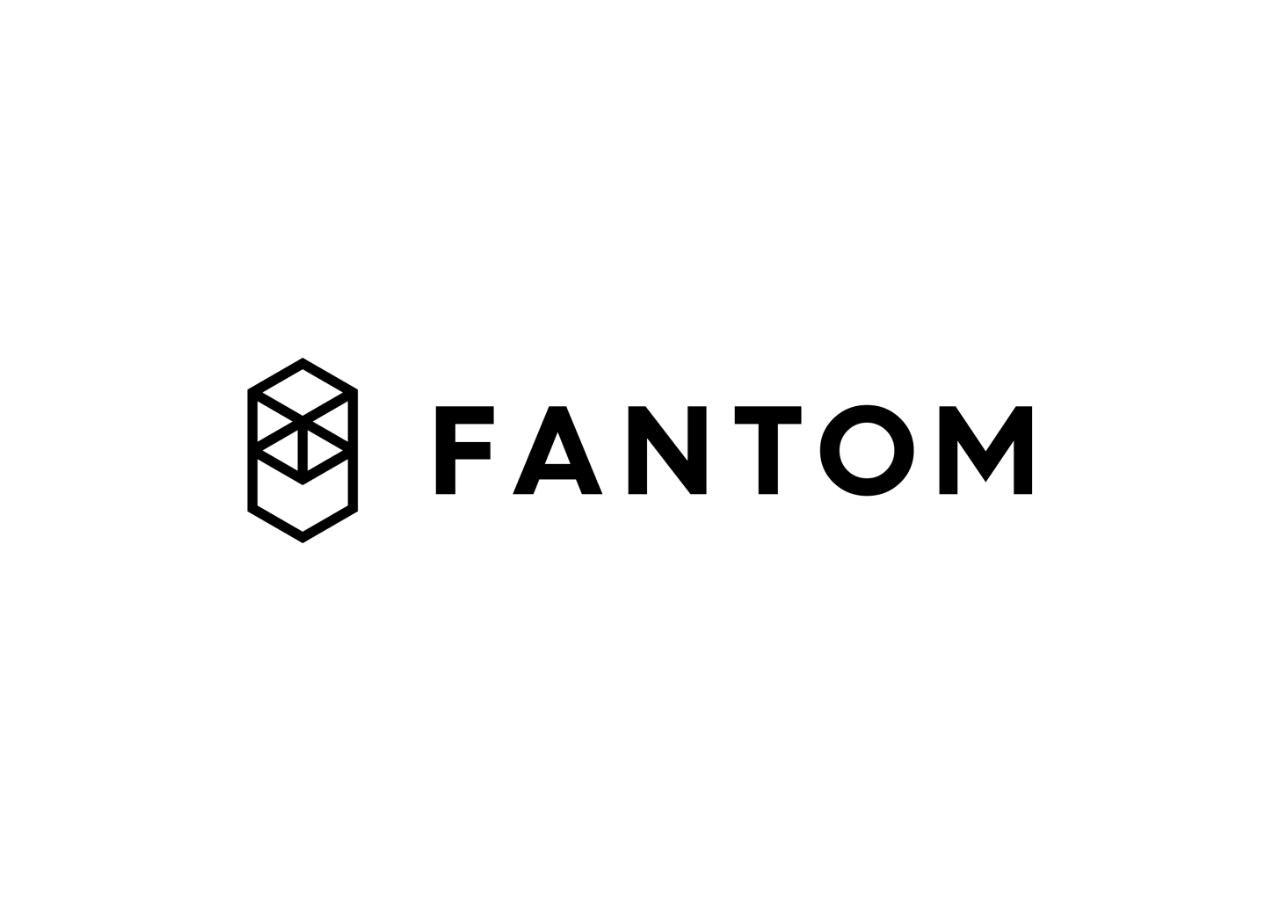
==== index.html @ 65ff6a89 "arreglando links" ====
<!DOCTYPE html>
<html lang="en">

<head>
  <meta charset="UTF-8" />
  <meta http-equiv="X-UA-Compatible" content="IE=edge" />
  <meta name="viewport" content="width=device-width, initial-scale=1.0" />
  <title>PAGINA MINT-STANDAR - Inicio</title>
  <link rel="stylesheet" href="https://unpkg.com/jam-icons/css/jam.min.css">

  <link rel="stylesheet" href="STYLES/styles.css">
</head>

<body class="cuerpo">
  <intro>
    <div></div>
          </intro>
    <header class="encabezado">
    <img class="logo" src="./imagenes/Logo_placeholder.jpg" alt="logo" />
    <ul class="nav" id="lateral">
      prueba 2
      <li><a href="index.html">HOME</a></li>
      <li><a href="PAGES/GUIDE.HTML">GUIDE</a></li>
      <li><a href="PAGES/MYNFTS.HTML">MY NFTs</a></li>
      <li><a href="PAGES/TEAM.HTML">TEAM</a></li>
      <li class="nav__item--close">
        <a class="nav__enlace" href="#"><span class="jam jam-close"></span></a>
      </li>
    </ul>
    <a href="PAGES/CONNECTED.HTML" class="wallet">
      <button class="button-28" role="button">CONNECT WALLET</button>
    </a>

    <a href="#lateral" class="header__open">
      <span class="jam jam-menu" data-jam="menu" data-fill="#222"></span>
    </a>


  </header>
  <main class="mainSection">
    
    <section class="mainGrid">
      <h2 class="infoProducto__titulo">NOMBRE DE COLECCION</h2>
      <p class="infoProducto__desc">
        Lorem, ipsum dolor sit amet consectetur adipisicing elit. Odit dolorem
        in veritatis pariatur nulla itaque, minima excepturi, veniam vero
        beatae enim natus recusandae reiciendis. Doloribus eum laboriosam
        mollitia natus. Iste! Lorem ipsum dolor sit amet consectetur
        adipisicing elit. Maxime alias minima autem incidunt itaque! Dolores
        eos sunt quis in et, esse dolorem, quas nulla, voluptatem quae iste
        enim nesciunt illum.
      </p>
      <supply class="supply">
        <h3>1000 Name</h3>
        <h4>SUPPLY</h4>
      </supply>
      <price class="price">
        <h3>10 FTM</h3>
        <h4>MINT PRICE</h4>
      </price>
      <muestra class="muestraNft">
        <img src="https://picsum.photos/300/300?random=1" alt="NFT SAMPLE" />
        <img src="https://picsum.photos/300/300?random=2" alt="NFT SAMPLE" />
        <img src="https://picsum.photos/300/300?random=3" alt="NFT SAMPLE" />
        <img src="https://picsum.photos/300/300?random=4" alt="NFT SAMPLE" />
      </muestra>
    </section>
  </main>
</body>
<footer class="piepag">
  <h5>© Todos los derechos reservados</h5>
  <redes>
    <a href="https://twitter.com">
      <img src="./imagenes/twitter-logo-svg-vector.svg" alt="TWITTER" width="50PX" height="50PX" />
      <a href=https://discord.com/">
        <img src="./imagenes/svgDISCORD_LOGO.svg" alt="DISCORD" width="50PX" height="50PX" />
      </a>
      <a href="https://https://nftkey.app/">
        <img src="./imagenes/nftkey_LOGO.png" alt="nftkey_LOGO" width="50PX" height="50PX" />
      </a>
  </redes>
</footer>

</html>
---- STYLES/styles.css ----
* {
    margin: 0;
    padding: 0;
    font-family: 'Gill Sans', 'Gill Sans MT', Calibri, 'Trebuchet MS', sans-serif;
    text-decoration: none;
}


/*  COLORES
    
    rgba(139, 129, 85,1) PRIMARIO
    rgba(209, 240, 177,1) SECUNDARIO
    rgba(47, 47, 47,1) HIHGLIGHTS

*/

li {
    list-style: none;
}

.cajaView {
    border: 5px solid black;
}

h5 {
    color: white;
}

h2 {
    font-size: 70px;
    font-weight: bold;
    color: rgba(139, 129, 85, 1);
}

h3 {
    font-size: 50px;
    color: rgba(139, 129, 85, 1);
}

h4 {
    font-size: 35px;
    color: rgba(139, 129, 85, 1);
    text-shadow: 5px 5px 5px rgba(209, 240, 177, 1);
}

p {
    font-size: 30px;
    text-align: justify;
    font-weight: 450;
    text-indent: 2rem;
}

/*------------*/
.cuerpo {
    display: flex;
    height: 100vh;
    flex-direction: column;
    background-image: url(/imagenes/WaveLine.svg);
    background-repeat: no-repeat;
    background-position: center;
    background-size: 300% 80%;
    background-attachment: fixed;
    background-blend-mode: color-dodge;
}

intro{
position: absolute;
padding: 2rem;
width: 100%;
height: 100vh;
z-index: 100; 
background-image: url(../imagenes/fantom-logo.png);
background-size: contain;
background-repeat: no-repeat;
background-color: white;
background-position: center;
animation: vanish 0.3s ease-in 1.5s forwards;

}

@keyframes vanish{
      
    100% {
        transform: scale(0);
    }
}


.encabezado {
    background-color: rgba(139, 129, 85, 1);
    height: 100px;
    display: flex;
    flex-direction: row;
    justify-content: space-between;
    align-items: center;
    padding: 15px;
    margin: 5px;
    border-radius: 10px;
}

.logo {
    height: 85%;
    width: 25%;
    border-radius: 10px;
}

.nav {
    text-decoration: none;
    color: white;
    text-shadow: 2px 2px 2px rgba(47, 47, 47, 1);
    display: flex;
    width: 50%;
    justify-content: space-around;

}

.nav a {
    text-decoration: none;
    color: white;
    font-size: 25px;

}


.nav__item--close {
    display: none;
}

.header__open {
    text-decoration: none;
    color: unset;
    display: none;
}

.jam-menu {
    font-size: 50px;
    color: white;
}

/* BOTOM WALLET */
.button-28 {
    width: max-content;
    appearance: none;
    background-color: transparent;
    border: 5px solid rgba(209, 240, 177, 1);
    border-radius: 15px;
    box-sizing: border-box;
    color: rgba(209, 240, 177, 1);
    cursor: pointer;
    display: inline-block;
    font-size: 15px;
    font-weight: 600;
    line-height: normal;
    margin: 0;
    min-height: 60px;
    min-width: 0;
    outline: none;
    padding: 16px 24px;
    text-align: center;
    text-decoration: none;
    transition: all 900ms cubic-bezier(.23, 1, 0.32, 1);
    user-select: none;
    -webkit-user-select: none;
    touch-action: manipulation;
    width: 100%;
    will-change: transform;
}

.button-28:disabled {
    pointer-events: none;
}

.button-28:hover {
    color: rgba(47, 47, 47, 1);
    background-color: rgba(209, 240, 177, 1);
    box-shadow: rgba(0, 0, 0, 0.25) 0 8px 15px;
    transform: translateY(-2px);
}

.button-28:active {
    box-shadow: none;
    transform: translateY(0);
}

/* /boton */

.mainSection {
    display: flex;
    justify-content: center;
}

.mainGrid {
        width: 100%;
    display: grid;
    /*background-color: black;*/
    grid-template-columns: 1fr 1fr 2fr;
    grid-template-rows: repeat(4, max-content);
    grid-template-areas:
        "infoProducto__titulo infoProducto__titulo muestraNft"
        "infoProducto__desc infoProducto__desc muestraNft"
        "infoProducto__desc infoProducto__desc muestraNft"
        "supply price muestraNft";


}

.mainGrid--connected {
    width: 100%;
    display: grid;
    /*background-color: black;*/
    grid-template-columns: 1fr 1fr 1fr 1fr;
    grid-template-rows: repeat(4, max-content);
    grid-template-areas:
        "infoProducto__titulo infoProducto__titulo . ."
        "muestraNft muestraNft mint-buttom mint-buttom"
        "muestraNft muestraNft progress-bar progress-bar"
        "muestraNft muestraNft price price";
}

.infoProducto__titulo {
    grid-area: infoProducto__titulo;
    text-align: center;
}

.infoProducto__desc {
    grid-area: infoProducto__desc;
    padding: 1rem;

}

.infoProducto__desc--connected {
    display: none;
}

.infoProducto {
    grid-area: infoProducto;
    display: flex;
    flex-direction: column;
    justify-content: center;
    padding: 2rem;
    height: 100%;
    text-shadow: 3px 2px 2px rgba(209, 240, 177, 1);
}

.infoProducto h2 {
    text-align: center;
}

.infoProducto p {
    text-align: justify;
}


.muestraNft {
    grid-area: muestraNft;
    display: flex;
    flex-wrap: wrap;
    justify-content: center;
    gap: 1.5rem;
    padding: 1rem;
    /*border:solid 5px rgba(209, 240, 177,1);;*/
}

.muestraNft img {
    width: 45%;
    height: max-content;
    border-radius: 5px;


}

.supply {
    grid-area: supply;
    text-align: center;
    text-shadow: 5px 5px 5px rgba(209, 240, 177, 1);
}

.supply-connected {
    display: none;
}


.price {
    grid-area: price;
    text-align: center;
    text-shadow: 5px 5px 5px rgba(209, 240, 177, 1);

}

/* BARRA */
BARRA {
    grid-area: progress-bar;
    display: flex;
    justify-content: center;
    align-items: center;
    flex-direction: column;
}

.progress {
    background: rgba(255, 255, 255, 0.1);
    justify-self: center;
    justify-content: flex-start;
    border-radius: 100px;
    align-items: center;
    position: relative;
    display: flex;
    height: 60px;
    width: 80%;
    border: solid 5PX rgba(47, 47, 47, 1);
}

BARRA h4 {
    padding: 1rem;
}

.progress-value {
    animation: load 3s normal forwards;
    border-radius: 110px;
    background: rgb(209, 240, 177);
    background: linear-gradient(90deg, rgba(209, 240, 177, 1) 7%, rgba(139, 129, 85, 1) 63%, rgba(47, 47, 47, 1) 95%);
    height: 100%;
    width: 0;
}

@keyframes load {
    0% {
        width: 0;
    }

    100% {
        width: 88%;
    }
}

/* /BARRA */


/* MINT BUTTOM /
rgba(139, 129, 85,1) PRIMARIO
    rgba(209, 240, 177,1) SECUNDARIO
    rgba(47, 47, 47,1) HIHGLIGHTS*/

mint {
    grid-area: mint-buttom;
    display: flex;
    justify-content: center;
    align-items: flex-end;

}

:root {
    --bg: white;
    --color: rgba(139, 129, 85, 1);
    --font: 'Gill Sans', 'Gill Sans MT', Calibri, 'Trebuchet MS', sans-serif;
}

.wrapper {
    padding: 1.5rem 0;
    filter: url('#goo');
}

.button {
    display: inline-block;
    text-align: center;
    background: var(--color);
    color: var(--bg);
    font-weight: bolder;
    padding: 1.18em 1.32em 1.03em;
    line-height: 1;
    border-radius: 1em;
    position: relative;
    min-width: 8.23em;
    text-decoration: none;
    font-family: var(--font);
    font-size: 50px;
}

.button:before,
.button:after {
    width: 4.4em;
    height: 2.95em;
    position: absolute;
    content: "";
    display: inline-block;
    background: var(--color);
    border-radius: 50%;
    transition: transform 1s ease;
    transform: scale(0);
    z-index: -1;
}

.button:before {
    top: -25%;
    left: 20%;
}

.button:after {
    bottom: -25%;
    right: 20%;
}

.button:hover:before,
.button:hover:after {
    transform: none;
}

/* /MINT BUTTOM */



.piepag {
    background-color: rgb(139, 129, 85);
    height: 30px;
    display: flex;
    flex-direction: row;
    justify-content: space-between;
    align-items: bottom;
    padding: 15px;
    margin: 5px;
    border-radius: 10px;
}

.piepag redes {
    display: flex;
    justify-content: space-around;
}

.piepag img {
    height: 100%;
    padding: 1px;

}

/* CONNECTED */



/* /CONNECTED */

/*  TEAM    */
.mainTeam {
    display: grid;
    width: 100%;
    row-gap: 1rem;
    grid-template-columns: 1fr 1fr;
    grid-template-rows: 1fr 1fr;
    grid-template-areas:
        "integrante1 integrante2"
        "integrante3 .";
}

.mainTeam__integrante1 {
    grid-area: integrante1;
}

.mainTeam__integrante2 {
    grid-area: integrante2;
}

.mainTeam__integrante3 {
    grid-area: integrante3;
}


.teamProfile {
    width: 580px;
    justify-self: center;
    display: grid;
    grid-template-columns: 2fr 1fr;
    grid-template-rows: max-content max-content max-content;
    grid-template-areas:
        ". role"
        "desc PP"
        "redes name";

}

.teamProfile__role {
    grid-area: role;
    justify-self: end;
}

.teamProfile__PP {
    grid-area: PP;
    height: fit-content;
    justify-self: center;
    align-self: center;
    padding: 5px;
    border-radius: 50%;
}


.teamProfile__name {
    grid-area: name;
    text-align: center;
}

.teamProfile__desc {
    grid-area: desc;
    padding: 1.5rem;
}

.teamProfile__redes {
    grid-area: redes;
    display: flex;
    justify-content: center;
    align-items: flex-end;

}

.teamProfile__redes img {
    height: 35px;
    padding: 15px;
    background-color: white;
}

/*  /TEAM    */

/* GUIDE */

.guideMain {
    padding: 1rem;
}

.guideMain_section {
    display: flex;
    flex-direction: column;

}

.guideMain_section h3 {
    padding: 1rem;
}

.guideMain_section--texto {
    align-self: center;
    max-width: 1200px;
    padding: 1rem;
}

.guideMain_creds {
    text-align: end;
    padding: 2rem;
    font-size: 30px;
}

faq h4,
p {
    padding: 0.5rem;
}

/* /GUIDE*/

/*my nfts */


.mainGrid_myNfts {
    display: grid;
    padding: 1rem;
    grid-template-rows: repeat(2, fr);
    grid-template-columns: repeat(4, fr);
    grid-template-areas:

        "NFT1 NFT2 NFT3 rareza "
        "NFT4 NFT5 NFT6 . ";
}

.wrapper{
    display: flex;
    justify-content: center;
}

.mainGrid_myNfts div {
    display: flex;
    flex-direction: column;
    padding: 1.5rem;
    align-items: center;
    text-align: center;

}

.mainGrid_myNfts div img {
    padding: 0;
    width: 90%;
}

.NFT--1 {
    grid-area: NFT1;
}

.NFT--2 {
    grid-area: NFT2;
}

.NFT--3 {
    grid-area: NFT3;
}

.NFT--4 {
    grid-area: NFT4;
}

.NFT--5 {
    grid-area: NFT5;
}

.NFT--6 {
    grid-area: NFT6;
}

.rareza {
    grid-area: rareza;
}


.button--ordenar {
    display: inline-block;
    text-align: center;
    background: var(--color);
    color: var(--bg);
    font-weight: bolder;
    padding: 1.18em 1.32em 1.03em;
    line-height: 1;
    border-radius: 1em;
    position: relative;
    max-width: 10.23em;
    text-decoration: none;
    font-family: var(--font);
    font-size: 20px;
}

.button--ordenar:before,
.button--ordenar:after {
    width: 4.4em;
    height: 2.95em;
    position: absolute;
    content: "";
    display: inline-block;
    background: var(--color);
    border-radius: 50%;
    transition: transform 1s ease;
    transform: scale(0);
    z-index: -1;
}

.button--ordenar:before {
    top: -25%;
    left: 20%;
}

.button--ordenar:after {
    bottom: -25%;
    right: 20%;
}

.button--ordenar:hover:before,
.button--ordenar:hover:after {
    transform: none;
}

/* /mynfts */



@media screen and (max-width:1201px) {

    .logo {
        height: 85%;
        border-radius: 10px;
    }

    p {
        font-weight: unset;
        font-size: 22px;
    }

    .button-28 {
        width: min-content;
        font-size: 24px;
        font-weight: 600;
    }

    .encabezado {
        height: fit-content;
    }

    /*.nav {
        flex-wrap: wrap;
        justify-content: space-evenly;
        width: 35%;
    }*/

    .nav {
        display: flex;
        flex-wrap: wrap;
        width: 35%;
    }

    .nav li {
        height: fit-content;
        text-align: center;
        padding: 5px;
    }

    .nav a {
        font-size: 25px;
    }



    .mainGrid {
        position: relative;
        display: grid;
        width: 98vw;
        grid-template-columns: 1fr 1fr;
        grid-template-rows: repeat(4, max-content);
        grid-template-areas:
            "infoProducto__titulo infoProducto__titulo"
            "muestraNft muestraNft"
            "supply price"
            "infoProducto__desc infoProducto__desc"
        ;
    }

    .infoProducto {
        padding: 0;
    }

    .muestraNft {
        gap: 5px;
    }

    .muestraNft img {
        width: 35%;
        height: fit-content;

    }

    h2 {
        font-size: 55px;
    }

    h3 {
        font-size: 30px;
        font-weight: bolder;
    }

    h4 {
        font-size: 20px;
        font-weight: bolder;
    }

    .infoProducto__desc {
        font-size: 18px;
        width: 85%;
        justify-self: center;
    }

    .mainTeam {
        display: flex;
        flex-direction: column;
        align-items: center;
    }

    .teamProfile {
        width: 100%;
        max-width: 975px;
    }

    .guideMain_creds {
        font-size: 22px;
    }

    .progress {
        height: 40px;
    }

    .button {
        font-size: 35px;
    }

    .mainGrid_myNfts {
        width: 100vw;
        padding: none;
        grid-template-rows: max-content 1fr 1fr;
        grid-template-columns: repeat(3, fr);
        grid-template-areas:
            "rareza rareza rareza"
            "NFT1 NFT2 NFT3"
            "NFT4 NFT5 NFT6"
            ;
    }
   
    
    .mainGrid_myNfts div{
        padding: 1rem;
    }
    .rareza{
        display: flex;
        justify-content: center;
        align-items: center;
    }

    .button--ordenar {
        font-size: 20px;
        align-self: center;
    }
   
}

/*tablet*/

@media screen and (max-width:769px) {
    h2 {
        font-size: 40px;
    }

    .logo {
        height: 85%;
        border-radius: 10px;
    }

    .button-28 {
        width: min-content;
        font-size: 14px;
        font-weight: 600;
    }

    .piepag {
        height: max-content;
        display: block;
        flex-direction: column;
        justify-content: center;
    }

    .piepag h5 {
        text-align: center;
    }

    .piepag img {
        width: 35px;
        height: fit-content;
    }

    .piepag redes {
        display: flex;
        justify-content: center;
    }

    .jam-menu {
        display: inline;
        font-size: 50px;
        color: white;
    }

    #lateral {
        display: block;
        text-align: center;
        background-color: rgba(139, 129, 85, 0.8);
        width: fit-content;
        height: 100vh;
        position: fixed;
        top: 0;
        right: -100%;
        z-index: 100;
        transition: right ease-in-out 1s;
    }

    #lateral:target {
        right: 0;
    }

    .nav {
        display: flex;
        padding: 1rem;
        flex-wrap: nowrap;
        flex-direction: row;

    }

    .nav li {
        height: 50px;
        /*border: 2px black solid;*/
        display: flex;
        justify-content: flex-end;
    }

    .nav a {
        font-size: 30px;
    }

    .header__open {
        display: inline;
    }

    .jam-close {
        font-size: 45px;
    }

    .mainGrid {
        position: relative;
        display: grid;
        width: 98vw;
        grid-template-columns: 1fr 1fr;
        grid-template-rows: repeat(4, max-content);
        grid-template-areas:
            "infoProducto__titulo infoProducto__titulo"
            "muestraNft muestraNft"
            "supply price"
            "infoProducto__desc infoProducto__desc"
        ;
    }

    .infoProducto {
        padding: 0;
    }

    .muestraNft {
        gap: 5px;
    }

    .muestraNft img {
        width: 49%;
        height: fit-content;

    }

    h3 {
        font-size: 30px;
        font-weight: bolder;
    }

    h4 {
        font-size: 20px;
        font-weight: bolder;
    }

    .infoProducto__desc {
        font-size: 18px;
    }

    .teamProfile {
        all: unset;
        display: flex;
        flex-direction: column;
        justify-items: center;
    }

    .teamProfile__desc {
        display: none;
    }

    .mainGrid--connected {
        grid-template-columns: 1fr;
        grid-template-rows: repeat(5, max-content);
        grid-template-areas:
            "infoProducto__titulo"
            "progress-bar"
            "muestraNft"
            "mint-buttom"
            "price"
        ;
    }

    .button {
        font-size: 25px;
    }

    .mainGrid_myNfts {
        padding: 0.5rem;
        grid-template-rows: 80px 1fr 1fr 1fr;
        grid-template-columns: repeat(2, fr);
        grid-template-areas:
            "rareza rareza"
            "NFT1 NFT2"
            "NFT4 NFT5"
            "NFT3 NFT6"
            ;
    }

    .mainGrid_myNfts div{
        padding: 0;
    }
    .button--ordenar{
        font-size: 15px;
    }

}
intro{
   
    padding: 0;
    width: 100%;
   
    
    }
/*movil chico*/
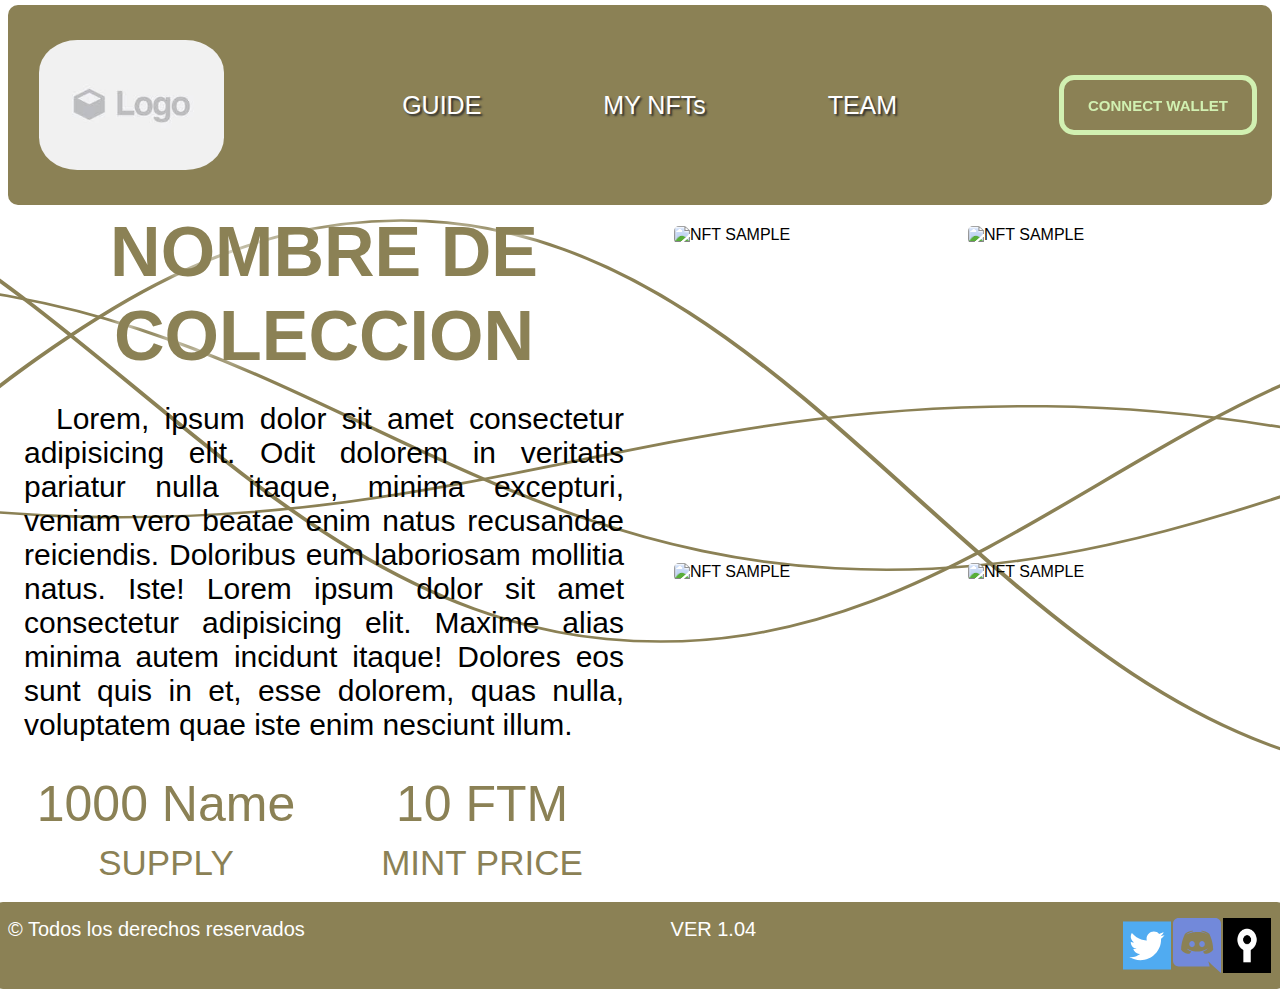
==== commit 0400df4f: "Version 1.04 Agregando BS INDEX + GUIDE" ====
--- a/index.html
+++ b/index.html
@@ -6,20 +6,23 @@
   <meta http-equiv="X-UA-Compatible" content="IE=edge" />
   <meta name="viewport" content="width=device-width, initial-scale=1.0" />
   <title>PAGINA MINT-STANDAR - Inicio</title>
+  <link rel="stylesheet" href="https://cdn.jsdelivr.net/npm/bootstrap-icons@1.8.2/font/bootstrap-icons.css">
   <link rel="stylesheet" href="https://unpkg.com/jam-icons/css/jam.min.css">
+  <link rel="stylesheet" href="./STYLES/bootstrap.css">
 
-  <link rel="stylesheet" href="STYLES/styles.css">
+  <link rel="stylesheet" href="./STYLES/redifinigboot.css">
+  <link rel="stylesheet" href="./STYLES/styles.css">
 </head>
 
 <body class="cuerpo">
-  <intro>
+
+  <!-- <intro>
     <div></div>
-          </intro>
-    <header class="encabezado">
-    <img class="logo" src="./imagenes/Logo_placeholder.jpg" alt="logo" />
+  </intro> -->
+  <header class="encabezado">
+    <a href="index.html" class="logo"><img src="./imagenes/Logo_placeholder.jpg" alt="logo" class="logo__img"
+        width="200px" height="200px" /></a>
     <ul class="nav" id="lateral">
-      prueba 2
-      <li><a href="index.html">HOME</a></li>
       <li><a href="PAGES/GUIDE.HTML">GUIDE</a></li>
       <li><a href="PAGES/MYNFTS.HTML">MY NFTs</a></li>
       <li><a href="PAGES/TEAM.HTML">TEAM</a></li>
@@ -30,15 +33,12 @@
     <a href="PAGES/CONNECTED.HTML" class="wallet">
       <button class="button-28" role="button">CONNECT WALLET</button>
     </a>
-
     <a href="#lateral" class="header__open">
       <span class="jam jam-menu" data-jam="menu" data-fill="#222"></span>
     </a>
+  </header>
 
-
-  </header>
   <main class="mainSection">
-    
     <section class="mainGrid">
       <h2 class="infoProducto__titulo">NOMBRE DE COLECCION</h2>
       <p class="infoProducto__desc">
@@ -66,19 +66,77 @@
       </muestra>
     </section>
   </main>
+  <wl class="container-md container--wl" id="cerrarOferta">
+    <div class="btn-close--WL"> <button type="button" class="btn-close" 
+      data-bs-toggle="collapse"
+      data-bs-target="#cerrarOferta" aria-expanded="false" aria-controls="cerrarOferta" aria-label="Close"></button>
+    </div>
+    <div class="row row__wl ">
+      <div class="col-lg-6 col-xs-12">
+        <h3>Apply for WHITELIST</h3>
+        <p>Lorem ipsum, dolor sit amet consectetur adipisicing elit. Suscipit reprehenderit itaque rerum possimus
+          facilis. Officia odio, esse accusamus quisquam nobis optio quasi doloribus repellendus soluta earum eveniet
+          corrupti in possimus!</p>
+
+      </div>
+      <form class="row gy-2 gx-3 align-items-center col-lg-6 col-xs-12">
+        <div class="input-group w-50">
+          <span class="input-group-text" id="basic-addon1">
+            <svg xmlns="http://www.w3.org/2000/svg" width="16" height="16" fill="currentColor" class="bi bi-discord"
+              viewBox="0 0 16 16">
+              <path
+                d="M13.545 2.907a13.227 13.227 0 0 0-3.257-1.011.05.05 0 0 0-.052.025c-.141.25-.297.577-.406.833a12.19 12.19 0 0 0-3.658 0 8.258 8.258 0 0 0-.412-.833.051.051 0 0 0-.052-.025c-1.125.194-2.22.534-3.257 1.011a.041.041 0 0 0-.021.018C.356 6.024-.213 9.047.066 12.032c.001.014.01.028.021.037a13.276 13.276 0 0 0 3.995 2.02.05.05 0 0 0 .056-.019c.308-.42.582-.863.818-1.329a.05.05 0 0 0-.01-.059.051.051 0 0 0-.018-.011 8.875 8.875 0 0 1-1.248-.595.05.05 0 0 1-.02-.066.051.051 0 0 1 .015-.019c.084-.063.168-.129.248-.195a.05.05 0 0 1 .051-.007c2.619 1.196 5.454 1.196 8.041 0a.052.052 0 0 1 .053.007c.08.066.164.132.248.195a.051.051 0 0 1-.004.085 8.254 8.254 0 0 1-1.249.594.05.05 0 0 0-.03.03.052.052 0 0 0 .003.041c.24.465.515.909.817 1.329a.05.05 0 0 0 .056.019 13.235 13.235 0 0 0 4.001-2.02.049.049 0 0 0 .021-.037c.334-3.451-.559-6.449-2.366-9.106a.034.034 0 0 0-.02-.019Zm-8.198 7.307c-.789 0-1.438-.724-1.438-1.612 0-.889.637-1.613 1.438-1.613.807 0 1.45.73 1.438 1.613 0 .888-.637 1.612-1.438 1.612Zm5.316 0c-.788 0-1.438-.724-1.438-1.612 0-.889.637-1.613 1.438-1.613.807 0 1.451.73 1.438 1.613 0 .888-.631 1.612-1.438 1.612Z">
+              </path>
+            </svg>
+          </span>
+          <input type="text" class="form-control" placeholder="PeterP#1234" aria-label="PeterP#1234"
+            aria-describedby="basic-addon1">
+        </div>
+        <div class="col-auto">
+          <label class="visually-hidden" for="autoSizingInputGroup">Username</label>
+          <div class="input-group">
+            <div class="input-group-text"><i class="bi bi-twitter"></i></div>
+            <input type="text" class="form-control" id="autoSizingInputGroup" placeholder="Username">
+          </div>
+        </div>
+        <div class="input-group w-50">
+          <span class="input-group-text" id="basic-addon1">
+            <svg xmlns="http://www.w3.org/2000/svg" width="16" height="16" fill="currentColor" class="bi bi-wallet"
+              viewBox="0 0 16 16">
+              <path
+                d="M0 3a2 2 0 0 1 2-2h13.5a.5.5 0 0 1 0 1H15v2a1 1 0 0 1 1 1v8.5a1.5 1.5 0 0 1-1.5 1.5h-12A2.5 2.5 0 0 1 0 12.5V3zm1 1.732V12.5A1.5 1.5 0 0 0 2.5 14h12a.5.5 0 0 0 .5-.5V5H2a1.99 1.99 0 0 1-1-.268zM1 3a1 1 0 0 0 1 1h12V2H2a1 1 0 0 0-1 1z">
+              </path>
+            </svg>
+          </span>
+          <input type="text" class="form-control" placeholder="0x000...0000" aria-label="Input group example"
+            aria-describedby="basic-addon1">
+        </div>
+
+        <div class="col-auto">
+          <button type="submit" class="btn btn-primary">Submit</button>
+        </div>
+      </form>
+    </div>
+<!--     <div class="oferta"> PRESALE 20% OFF AND EARLY MINT</div>
+ -->  </wl>
+
+  <footer class="piepag container">
+    <h5>© Todos los derechos reservados</h5>
+    <h5>VER 1.04</h5>
+    <redes>
+      <a href="https://twitter.com">
+        <img src="./imagenes/twitter-logo-svg-vector.svg" alt="TWITTER" width="50PX" height="50PX" />
+        <a href=https://discord.com/">
+          <img src="./imagenes/svgDISCORD_LOGO.svg" alt="DISCORD" width="50PX" height="50PX" />
+        </a>
+        <a href="https://https://nftkey.app/">
+          <img src="./imagenes/nftkey_LOGO.png" alt="nftkey_LOGO" width="50PX" height="50PX" />
+        </a>
+    </redes>
+  </footer>
+
 </body>
-<footer class="piepag">
-  <h5>© Todos los derechos reservados</h5>
-  <redes>
-    <a href="https://twitter.com">
-      <img src="./imagenes/twitter-logo-svg-vector.svg" alt="TWITTER" width="50PX" height="50PX" />
-      <a href=https://discord.com/">
-        <img src="./imagenes/svgDISCORD_LOGO.svg" alt="DISCORD" width="50PX" height="50PX" />
-      </a>
-      <a href="https://https://nftkey.app/">
-        <img src="./imagenes/nftkey_LOGO.png" alt="nftkey_LOGO" width="50PX" height="50PX" />
-      </a>
-  </redes>
-</footer>
+<script src="https://cdn.jsdelivr.net/npm/bootstrap@5.1.3/dist/js/bootstrap.bundle.min.js"
+  integrity="sha384-ka7Sk0Gln4gmtz2MlQnikT1wXgYsOg+OMhuP+IlRH9sENBO0LRn5q+8nbTov4+1p" crossorigin="anonymous"></script>
 
 </html>--- a/STYLES/redifinigboot.css
+++ b/STYLES/redifinigboot.css
@@ -0,0 +1,23 @@
+
+   :root{
+
+   
+    --bs-oliva: rgba(139, 129, 85,1);
+    --bs-oliva-seconday: rgba(209, 240, 177,1);
+    --bs-oliva-hl: rgba(47, 47, 47,1);
+   }
+
+
+body {
+     font-family: unset;
+    font-size: unset;
+    font-weight: unset;
+    line-height: unset;
+    color:unset;
+    text-align: unset;
+    background-color:unset;
+    -webkit-text-size-adjust: 100%;
+    -webkit-tap-highlight-color: rgba(0, 0, 0, 0);
+}
+
+
--- a/STYLES/styles.css
+++ b/STYLES/styles.css
@@ -5,8 +5,13 @@
     text-decoration: none;
 }
 
-
-/*  COLORES
+:root {
+    --bs-oliva: rgba(139, 129, 85, 1);
+    --bs-oliva-seconday: rgba(209, 240, 177, 1);
+    --bs-oliva-hl: rgba(47, 47, 47, 1)
+}
+
+/*  COLOREStro
     
     rgba(139, 129, 85,1) PRIMARIO
     rgba(209, 240, 177,1) SECUNDARIO
@@ -29,18 +34,21 @@
 h2 {
     font-size: 70px;
     font-weight: bold;
-    color: rgba(139, 129, 85, 1);
+    color: var(--bs-oliva);
+    text-shadow: 0 0 15px white;
+
 }
 
 h3 {
     font-size: 50px;
     color: rgba(139, 129, 85, 1);
+    text-shadow: 0 0 15px white;
 }
 
 h4 {
     font-size: 35px;
     color: rgba(139, 129, 85, 1);
-    text-shadow: 5px 5px 5px rgba(209, 240, 177, 1);
+    text-shadow: 0 0 15px white;
 }
 
 p {
@@ -55,31 +63,36 @@
     display: flex;
     height: 100vh;
     flex-direction: column;
-    background-image: url(/imagenes/WaveLine.svg);
+    background-image: url(../imagenes/WaveLine.svg);
     background-repeat: no-repeat;
     background-position: center;
     background-size: 300% 80%;
     background-attachment: fixed;
     background-blend-mode: color-dodge;
-}
-
-intro{
-position: absolute;
-padding: 2rem;
-width: 100%;
-height: 100vh;
-z-index: 100; 
-background-image: url(../imagenes/fantom-logo.png);
-background-size: contain;
-background-repeat: no-repeat;
-background-color: white;
-background-position: center;
-animation: vanish 0.3s ease-in 1.5s forwards;
-
-}
-
-@keyframes vanish{
-      
+    align-items: center;
+    margin: 0;
+    padding: 0 0.5rem;
+}
+
+
+
+intro {
+    position: absolute;
+    padding: 2rem;
+    width: 100%;
+    height: 100vh;
+    z-index: 100;
+    background-image: url(../imagenes/fantom-logo.png);
+    background-size: contain;
+    background-repeat: no-repeat;
+    background-color: white;
+    background-position: center;
+    animation: vanish 0.3s ease-in 1.5s forwards;
+
+}
+
+@keyframes vanish {
+
     100% {
         transform: scale(0);
     }
@@ -87,22 +100,29 @@
 
 
 .encabezado {
-    background-color: rgba(139, 129, 85, 1);
-    height: 100px;
+    background-color: var(--bs-oliva);
+    height: 200px;
     display: flex;
     flex-direction: row;
     justify-content: space-between;
     align-items: center;
-    padding: 15px;
+    padding: 35px 15px;
     margin: 5px;
     border-radius: 10px;
+    width: 100%;
 }
 
 .logo {
-    height: 85%;
-    width: 25%;
-    border-radius: 10px;
-}
+    height: 100%;
+}
+
+.logo__img {
+    width: 100%;
+    height: 100%;
+    padding: 0 1rem;
+    border-radius: 25%;
+}
+
 
 .nav {
     text-decoration: none;
@@ -190,7 +210,8 @@
 }
 
 .mainGrid {
-        width: 100%;
+    width: 100%;
+    max-width: 1650px;
     display: grid;
     /*background-color: black;*/
     grid-template-columns: 1fr 1fr 2fr;
@@ -203,6 +224,8 @@
 
 
 }
+
+
 
 .mainGrid--connected {
     width: 100%;
@@ -285,6 +308,56 @@
     text-align: center;
     text-shadow: 5px 5px 5px rgba(209, 240, 177, 1);
 
+}
+
+.container--wl {
+    padding: 1rem 0.5rem;
+    position: fixed;
+    background-color: rgba(209, 240, 177, 0.8);
+    top: 200px;
+    border-radius: 50px;
+    border: solid 5px var(--bs-oliva-hl);
+    transform: scale(0);
+    animation: appear 0.3s ease-in 1.5s forwards;
+
+}
+
+ @keyframes appear {
+
+    100% {
+        transform: scale(1);
+    }
+} 
+
+
+.oferta {
+    background-color: red;
+    position: relative;
+    transform: rotate(-35deg);
+    font-size: 35px;
+   text-align: center;
+   text-justify: distribute;
+   height: 100px;
+    width: 350px;
+    color: white;
+    top: -380px;
+    left: -150px;
+    }
+
+.btn-close--WL{
+    text-align: end;
+    font-size: 15px;
+     
+}
+
+wl .btn-close{
+    padding: 1rem;
+    background-color: white;
+    border-radius: 50%;
+}
+
+.cerrarOferta{
+    display: none;
 }
 
 /* BARRA */
@@ -409,15 +482,18 @@
 
 
 .piepag {
-    background-color: rgb(139, 129, 85);
-    height: 30px;
+    background-color: var(--bs-oliva);
+    height: max-content;
     display: flex;
     flex-direction: row;
     justify-content: space-between;
     align-items: bottom;
     padding: 15px;
-    margin: 5px;
+    margin: 10px;
     border-radius: 10px;
+    max-width: 100%;
+/*     aling-self: center;
+ */    box-sizing: content-box;
 }
 
 .piepag redes {
@@ -544,9 +620,38 @@
     font-size: 30px;
 }
 
-faq h4,
-p {
-    padding: 0.5rem;
+.faqAccordion {
+    display: flex;
+    flex-direction: column;
+    align-items: center;
+    border: unset;
+}
+
+.accordion-button {
+    font-size: 30px;
+    text-shadow: 5px 5px 5px rgba(209, 240, 177, 1);
+    padding: 2rem 0.5rem;
+    background-color: rgba(255, 255, 255, 0.5);
+    color: var(--bs-oliva-hl);
+
+}
+
+.accordion-collapse p {
+    font-size: 25px;
+}
+
+
+.faqAccordion__Item {
+    background-color: rgba(255, 255, 255, 0.5);
+    width: 720px;
+
+}
+
+.accordion-button:not(.collapsed) {
+    color: white;
+    text-shadow: 0 0 10px var(--bs-oliva-hl);
+    background-color: var(--bs-oliva-seconday);
+    box-shadow: inset 0 -1px 0 rgba(0, 0, 0, 0.125);
 }
 
 /* /GUIDE*/
@@ -565,7 +670,7 @@
         "NFT4 NFT5 NFT6 . ";
 }
 
-.wrapper{
+.wrapper {
     display: flex;
     justify-content: center;
 }
@@ -664,11 +769,6 @@
 
 @media screen and (max-width:1201px) {
 
-    .logo {
-        height: 85%;
-        border-radius: 10px;
-    }
-
     p {
         font-weight: unset;
         font-size: 22px;
@@ -788,14 +888,15 @@
             "rareza rareza rareza"
             "NFT1 NFT2 NFT3"
             "NFT4 NFT5 NFT6"
-            ;
-    }
-   
-    
-    .mainGrid_myNfts div{
+        ;
+    }
+
+
+    .mainGrid_myNfts div {
         padding: 1rem;
     }
-    .rareza{
+
+    .rareza {
         display: flex;
         justify-content: center;
         align-items: center;
@@ -805,7 +906,7 @@
         font-size: 20px;
         align-self: center;
     }
-   
+
 }
 
 /*tablet*/
@@ -975,22 +1076,30 @@
             "NFT1 NFT2"
             "NFT4 NFT5"
             "NFT3 NFT6"
-            ;
-    }
-
-    .mainGrid_myNfts div{
+        ;
+    }
+
+    .mainGrid_myNfts div {
         padding: 0;
     }
-    .button--ordenar{
+
+    .button--ordenar {
         font-size: 15px;
     }
 
 }
-intro{
-   
+
+intro {
+
     padding: 0;
     width: 100%;
-   
-    
-    }
+
+
+}
+
+.faqAccordion__Item {
+    width: 85vw;
+
+}
+
 /*movil chico*/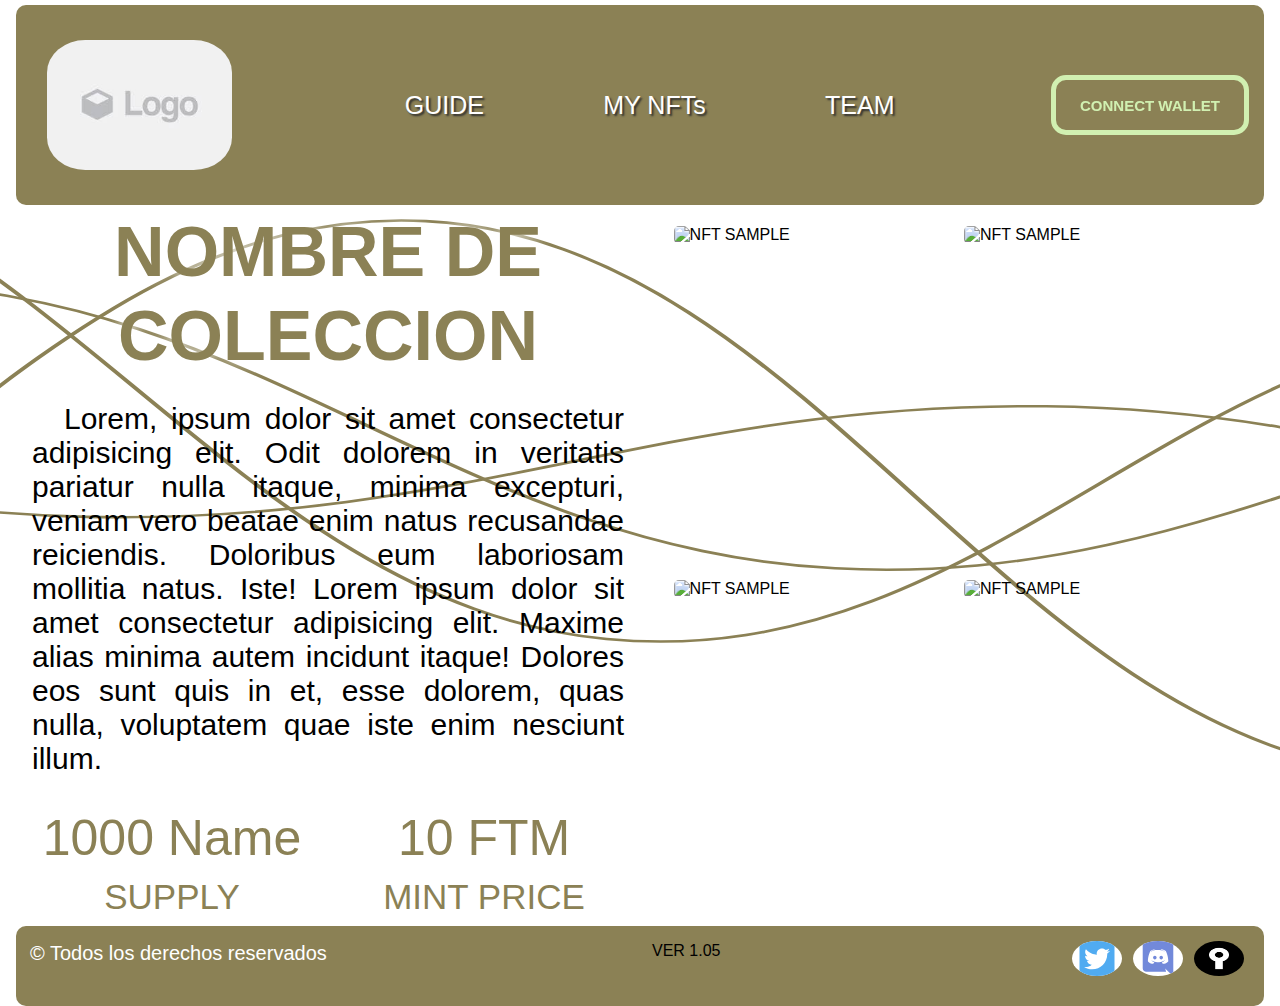
==== commit aeb70cb2: "Version 1.5 arreglo de html + detalles footer + Segunda entrega" ====
--- a/index.html
+++ b/index.html
@@ -15,10 +15,6 @@
 </head>
 
 <body class="cuerpo">
-
-  <!-- <intro>
-    <div></div>
-  </intro> -->
   <header class="encabezado">
     <a href="index.html" class="logo"><img src="./imagenes/Logo_placeholder.jpg" alt="logo" class="logo__img"
         width="200px" height="200px" /></a>
@@ -37,7 +33,6 @@
       <span class="jam jam-menu" data-jam="menu" data-fill="#222"></span>
     </a>
   </header>
-
   <main class="mainSection">
     <section class="mainGrid">
       <h2 class="infoProducto__titulo">NOMBRE DE COLECCION</h2>
@@ -50,26 +45,25 @@
         eos sunt quis in et, esse dolorem, quas nulla, voluptatem quae iste
         enim nesciunt illum.
       </p>
-      <supply class="supply">
+      <div class="supply">
         <h3>1000 Name</h3>
         <h4>SUPPLY</h4>
-      </supply>
-      <price class="price">
+      </div>
+      <div class="price">
         <h3>10 FTM</h3>
         <h4>MINT PRICE</h4>
-      </price>
-      <muestra class="muestraNft">
+      </div>
+      <div class="muestraNft">
         <img src="https://picsum.photos/300/300?random=1" alt="NFT SAMPLE" />
         <img src="https://picsum.photos/300/300?random=2" alt="NFT SAMPLE" />
         <img src="https://picsum.photos/300/300?random=3" alt="NFT SAMPLE" />
         <img src="https://picsum.photos/300/300?random=4" alt="NFT SAMPLE" />
-      </muestra>
+      </div>
     </section>
   </main>
-  <wl class="container-md container--wl" id="cerrarOferta">
-    <div class="btn-close--WL"> <button type="button" class="btn-close" 
-      data-bs-toggle="collapse"
-      data-bs-target="#cerrarOferta" aria-expanded="false" aria-controls="cerrarOferta" aria-label="Close"></button>
+  <div class="container-md container--wl" id="cerrarOferta">
+    <div class="btn-close--WL"> <button type="button" class="btn-close" data-bs-toggle="collapse"
+        data-bs-target="#cerrarOferta" aria-expanded="false" aria-controls="cerrarOferta" aria-label="Close"></button>
     </div>
     <div class="row row__wl ">
       <div class="col-lg-6 col-xs-12">
@@ -117,14 +111,14 @@
         </div>
       </form>
     </div>
-<!--     <div class="oferta"> PRESALE 20% OFF AND EARLY MINT</div>
- -->  </wl>
-
-  <footer class="piepag container">
-    <h5>© Todos los derechos reservados</h5>
-    <h5>VER 1.04</h5>
-    <redes>
-      <a href="https://twitter.com">
+    <!-- <div class="oferta"> PRESALE 20% OFF AND EARLY MINT</div>
+ </div> -->
+  </div>
+  <footer class="row piepag">
+    <h5 class="col-md-6">© Todos los derechos reservados</h5>
+    <h6 class="col-md-4">VER 1.05</h6>
+    <div class="redes col-md-2">
+      <a class="redes_links" href="https://twitter.com">
         <img src="./imagenes/twitter-logo-svg-vector.svg" alt="TWITTER" width="50PX" height="50PX" />
         <a href=https://discord.com/">
           <img src="./imagenes/svgDISCORD_LOGO.svg" alt="DISCORD" width="50PX" height="50PX" />
@@ -132,7 +126,7 @@
         <a href="https://https://nftkey.app/">
           <img src="./imagenes/nftkey_LOGO.png" alt="nftkey_LOGO" width="50PX" height="50PX" />
         </a>
-    </redes>
+    </div>
   </footer>
 
 </body>
--- a/STYLES/styles.css
+++ b/STYLES/styles.css
@@ -61,7 +61,6 @@
 /*------------*/
 .cuerpo {
     display: flex;
-    height: 100vh;
     flex-direction: column;
     background-image: url(../imagenes/WaveLine.svg);
     background-repeat: no-repeat;
@@ -70,13 +69,12 @@
     background-attachment: fixed;
     background-blend-mode: color-dodge;
     align-items: center;
-    margin: 0;
-    padding: 0 0.5rem;
-}
-
-
-
-intro {
+    padding: 0 1rem;
+   }
+
+
+
+.intro {
     position: absolute;
     padding: 2rem;
     width: 100%;
@@ -322,12 +320,12 @@
 
 }
 
- @keyframes appear {
+@keyframes appear {
 
     100% {
         transform: scale(1);
     }
-} 
+}
 
 
 .oferta {
@@ -335,33 +333,33 @@
     position: relative;
     transform: rotate(-35deg);
     font-size: 35px;
-   text-align: center;
-   text-justify: distribute;
-   height: 100px;
+    text-align: center;
+    text-justify: distribute;
+    height: 100px;
     width: 350px;
     color: white;
     top: -380px;
     left: -150px;
-    }
-
-.btn-close--WL{
+}
+
+.btn-close--WL {
     text-align: end;
     font-size: 15px;
-     
-}
-
-wl .btn-close{
+
+}
+
+wl .btn-close {
     padding: 1rem;
     background-color: white;
     border-radius: 50%;
 }
 
-.cerrarOferta{
+.cerrarOferta {
     display: none;
 }
 
 /* BARRA */
-BARRA {
+.barra {
     grid-area: progress-bar;
     display: flex;
     justify-content: center;
@@ -382,7 +380,7 @@
     border: solid 5PX rgba(47, 47, 47, 1);
 }
 
-BARRA h4 {
+.barra h4 {
     padding: 1rem;
 }
 
@@ -483,28 +481,32 @@
 
 .piepag {
     background-color: var(--bs-oliva);
-    height: max-content;
-    display: flex;
     flex-direction: row;
-    justify-content: space-between;
-    align-items: bottom;
-    padding: 15px;
-    margin: 10px;
+    padding: 15px 2px;
+    margin: 0 10px;
     border-radius: 10px;
-    max-width: 100%;
-/*     aling-self: center;
- */    box-sizing: content-box;
-}
-
-.piepag redes {
-    display: flex;
+    height: 80px;
+    width: 100%;
+    }
+
+.redes {
+    display: flex;
+    flex-direction: row;
     justify-content: space-around;
+    align-items: space-around;
+}
+
+.redes_links {
+    height: 50px;
+    align-content: center;
+    height: min-content;
+
 }
 
 .piepag img {
-    height: 100%;
-    padding: 1px;
-
+    height: 35px;
+    background-color: white;
+    border-radius: 50%;
 }
 
 /* CONNECTED */
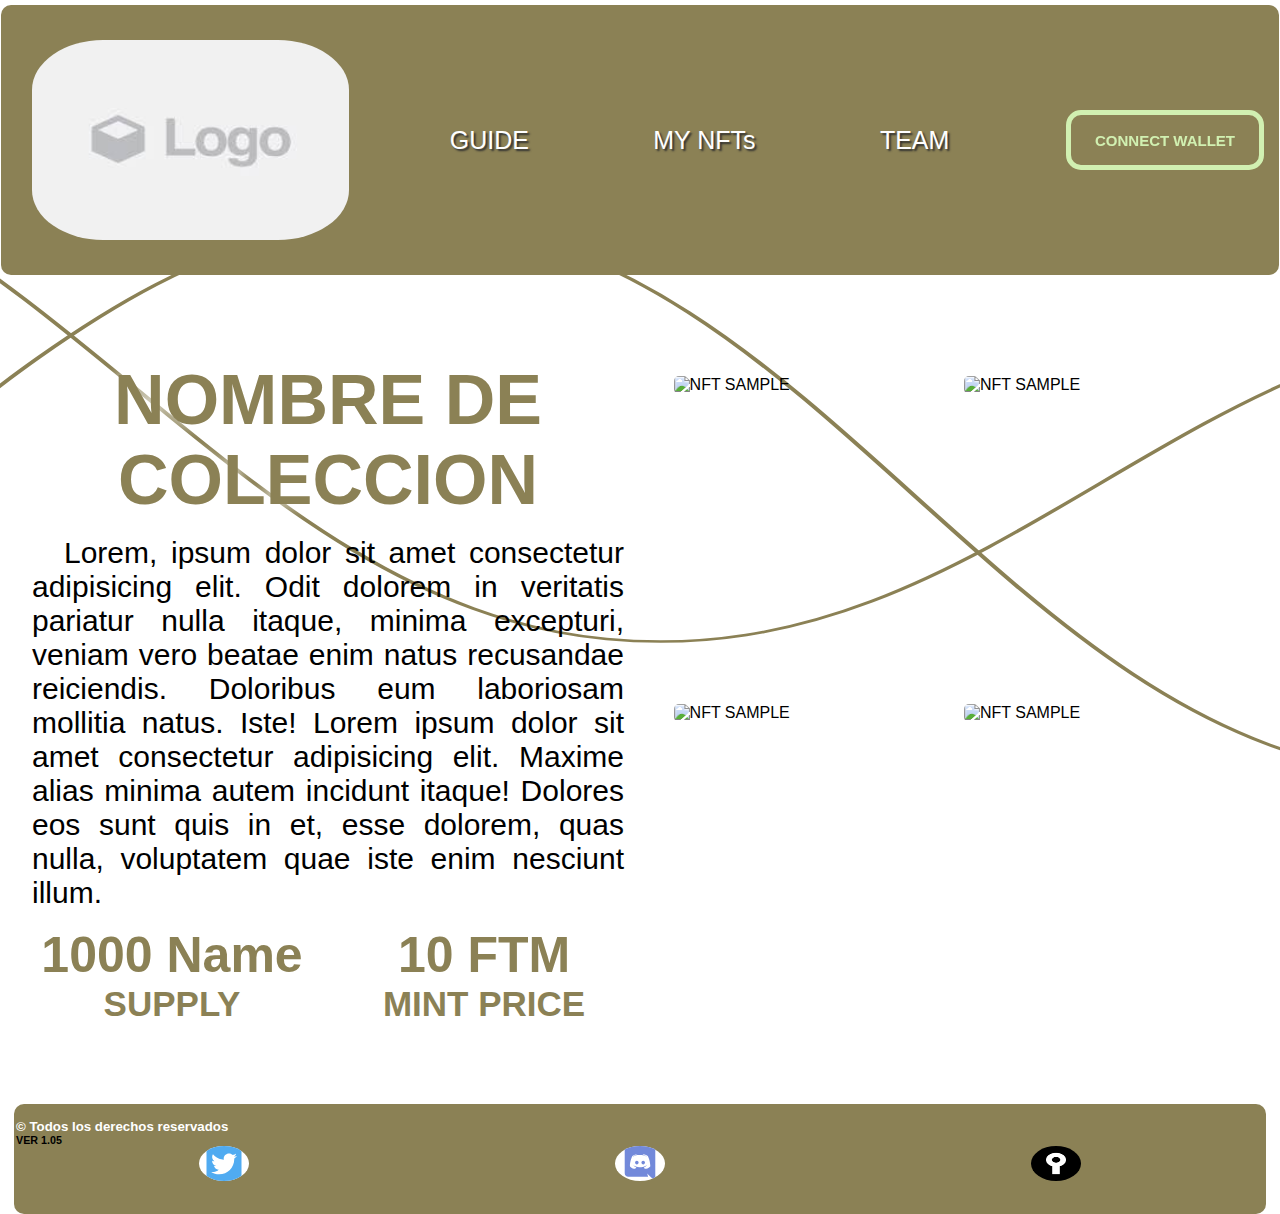
==== commit bb509462: "Version Sass 1.01" ====
--- a/index.html
+++ b/index.html
@@ -8,10 +8,9 @@
   <title>PAGINA MINT-STANDAR - Inicio</title>
   <link rel="stylesheet" href="https://cdn.jsdelivr.net/npm/bootstrap-icons@1.8.2/font/bootstrap-icons.css">
   <link rel="stylesheet" href="https://unpkg.com/jam-icons/css/jam.min.css">
-  <link rel="stylesheet" href="./STYLES/bootstrap.css">
+  <link href="https://cdn.jsdelivr.net/npm/bootstrap@5.1.3/dist/css/bootstrap.min.css" rel="stylesheet" integrity="sha384-1BmE4kWBq78iYhFldvKuhfTAU6auU8tT94WrHftjDbrCEXSU1oBoqyl2QvZ6jIW3" crossorigin="anonymous">
 
-  <link rel="stylesheet" href="./STYLES/redifinigboot.css">
-  <link rel="stylesheet" href="./STYLES/styles.css">
+  <link rel="stylesheet" href="./css/estilos.css">
 </head>
 
 <body class="cuerpo">
--- a/css/estilos.css
+++ b/css/estilos.css
@@ -0,0 +1,917 @@
+* {
+  margin: 0;
+  padding: 0;
+  font-family: "Gill Sans", "Gill Sans MT", Calibri, "Trebuchet MS", sans-serif;
+  text-decoration: none;
+}
+
+:root {
+  --bs-oliva: rgba(139, 129, 85, 1);
+  --bs-oliva-seconday: rgba(209, 240, 177, 1);
+  --bs-oliva-hl: rgba(47, 47, 47, 1);
+}
+
+li {
+  list-style: none;
+}
+
+.cajaView {
+  border: 5px solid black;
+}
+
+h5 {
+  color: white;
+}
+
+h2 {
+  font-size: 70px;
+  font-weight: bold;
+  color: var(--bs-oliva);
+  text-shadow: 0 0 15px white;
+}
+
+h3 {
+  font-size: 50px;
+  color: #8b8155;
+  text-shadow: 0 0 15px white;
+}
+
+h4 {
+  font-size: 35px;
+  color: #8b8155;
+  text-shadow: 0 0 15px white;
+}
+
+p {
+  font-size: 30px;
+  text-align: justify;
+  font-weight: 450;
+  text-indent: 2rem;
+}
+
+/* ----- */
+.cuerpo {
+  display: flex;
+  flex-direction: column;
+  background-image: url(../imagenes/WaveLine.svg);
+  background-repeat: no-repeat;
+  background-position: center;
+  background-size: 300% 80%;
+  background-attachment: fixed;
+  align-items: center;
+  padding: 0 1rem;
+}
+
+.encabezado {
+  background-color: var(--bs-oliva);
+  height: 200px;
+  display: flex;
+  flex-direction: row;
+  justify-content: space-between;
+  align-items: center;
+  padding: 35px 15px;
+  margin: 5px;
+  border-radius: 10px;
+  width: 100%;
+}
+
+.logo {
+  height: 100%;
+}
+
+.logo__img {
+  width: 100%;
+  height: 100%;
+  padding: 0 1rem;
+  border-radius: 25%;
+}
+
+.nav {
+  text-decoration: none;
+  color: white;
+  text-shadow: 2px 2px 2px #2f2f2f;
+  display: flex;
+  width: 50%;
+  justify-content: space-around;
+}
+
+.nav a {
+  text-decoration: none;
+  color: white;
+  font-size: 25px;
+}
+
+.nav__item--close {
+  display: none;
+}
+
+.header__open {
+  text-decoration: none;
+  color: unset;
+  display: none;
+}
+
+.jam-menu {
+  font-size: 50px;
+  color: white;
+}
+
+/* BOTOM WALLET */
+.button-28 {
+  width: max-content;
+  appearance: none;
+  background-color: transparent;
+  border: 5px solid #d1f0b1;
+  border-radius: 15px;
+  box-sizing: border-box;
+  color: #d1f0b1;
+  cursor: pointer;
+  display: inline-block;
+  font-size: 15px;
+  font-weight: 600;
+  line-height: normal;
+  margin: 0;
+  min-height: 60px;
+  min-width: 0;
+  outline: none;
+  padding: 16px 24px;
+  text-align: center;
+  text-decoration: none;
+  transition: all 900ms cubic-bezier(0.23, 1, 0.32, 1);
+  user-select: none;
+  -webkit-user-select: none;
+  touch-action: manipulation;
+  width: 100%;
+  will-change: transform;
+}
+
+.button-28:disabled {
+  pointer-events: none;
+}
+
+.button-28:hover {
+  color: #2f2f2f;
+  background-color: #d1f0b1;
+  box-shadow: rgba(0, 0, 0, 0.25) 0 8px 15px;
+  transform: translateY(-2px);
+}
+
+.button-28:active {
+  box-shadow: none;
+  transform: translateY(0);
+}
+
+/* /boton */
+.piepag {
+  background-color: var(--bs-oliva);
+  flex-direction: row;
+  padding: 15px 2px;
+  margin: 0 10px;
+  border-radius: 10px;
+  height: 80px;
+  width: 100%;
+}
+
+.redes {
+  display: flex;
+  flex-direction: row;
+  justify-content: space-around;
+  align-items: space-around;
+}
+
+.redes_links {
+  height: 50px;
+  align-content: center;
+  height: min-content;
+}
+
+.piepag img {
+  height: 35px;
+  background-color: white;
+  border-radius: 50%;
+}
+
+/* ----- */
+.mainSection {
+  display: flex;
+  justify-content: center;
+}
+
+.mainGrid {
+  width: 100%;
+  max-width: 1650px;
+  padding: 5rem 0;
+  display: grid;
+  /*background-color: black;*/
+  grid-template-columns: 1fr 1fr 2fr;
+  grid-template-rows: repeat(4, max-content);
+  grid-template-areas: "infoProducto__titulo infoProducto__titulo muestraNft"+ "infoProducto__desc infoProducto__desc muestraNft"+ "infoProducto__desc infoProducto__desc muestraNft"+ "supply price muestraNft";
+}
+
+.infoProducto__titulo {
+  grid-area: infoProducto__titulo;
+  text-align: center;
+}
+
+.infoProducto__desc {
+  grid-area: infoProducto__desc;
+  padding: 1rem;
+}
+
+.infoProducto__desc--connected {
+  display: none;
+}
+
+.infoProducto {
+  grid-area: infoProducto;
+  display: flex;
+  flex-direction: column;
+  justify-content: center;
+  padding: 2rem;
+  height: 100%;
+  text-shadow: 3px 2px 2px #d1f0b1;
+}
+
+.infoProducto h2 {
+  text-align: center;
+}
+
+.infoProducto p {
+  text-align: justify;
+}
+
+.supply {
+  grid-area: supply;
+  text-align: center;
+  text-shadow: 5px 5px 5px #d1f0b1;
+}
+
+.muestraNft {
+  grid-area: muestraNft;
+  display: flex;
+  flex-wrap: wrap;
+  justify-content: center;
+  gap: 1.5rem;
+  padding: 1rem;
+  /*border:solid 5px rgba(209, 240, 177,1);;*/
+}
+
+.muestraNft img {
+  width: 45%;
+  height: max-content;
+  border-radius: 5px;
+}
+
+.container--wl {
+  padding: 1rem 0.5rem;
+  position: fixed;
+  background-color: rgba(209, 240, 177, 0.8);
+  top: 200px;
+  border-radius: 50px;
+  border: solid 5px var(--bs-oliva-hl);
+  transform: scale(0);
+  animation: appear 0.3s ease-in 1.5s forwards;
+}
+
+@keyframes appear {
+  100% {
+    transform: scale(1);
+  }
+}
+
+.btn-close--WL {
+  text-align: end;
+  font-size: 15px;
+}
+
+.btn-close {
+  padding: 0.5rem;
+  background-color: white;
+  border-radius: 50%;
+}
+
+.price {
+  grid-area: price;
+  text-align: center;
+  text-shadow: 5px 5px 5px #d1f0b1;
+}
+
+/* ----- */
+.mainGrid--connected {
+  width: 100%;
+  display: grid;
+  /*background-color: black;*/
+  grid-template-columns: 1fr 1fr 1fr 1fr;
+  grid-template-rows: repeat(4, max-content);
+  grid-template-areas: "infoProducto__titulo infoProducto__titulo . ."+ "muestraNft muestraNft mint-buttom mint-buttom"+ "muestraNft muestraNft progress-bar progress-bar"+ "muestraNft muestraNft price price";
+}
+
+.supply-connected {
+  display: none;
+}
+
+/* BARRA */
+.barra {
+  grid-area: progress-bar;
+  display: flex;
+  justify-content: center;
+  align-items: center;
+  flex-direction: column;
+}
+
+.progress {
+  background: rgba(255, 255, 255, 0.1);
+  justify-self: center;
+  justify-content: flex-start;
+  border-radius: 100px;
+  align-items: center;
+  position: relative;
+  display: flex;
+  height: 60px;
+  width: 80%;
+  border: solid 5px #2f2f2f;
+}
+
+.barra h4 {
+  padding: 1rem;
+}
+
+.progress-value {
+  animation: load 3s normal forwards;
+  border-radius: 110px;
+  background: #d1f0b1;
+  background: linear-gradient(90deg, #d1f0b1 7%, #8b8155 63%, #2f2f2f 95%);
+  height: 100%;
+  width: 0;
+}
+
+@keyframes load {
+  0% {
+    width: 0;
+  }
+  100% {
+    width: 88%;
+  }
+}
+
+/* /BARRA */
+/* MINT BUTTOM /
+rgba(139, 129, 85,1) PRIMARIO
+    rgba(209, 240, 177,1) SECUNDARIO
+    rgba(47, 47, 47,1) HIHGLIGHTS*/
+mint {
+  grid-area: mint-buttom;
+  display: flex;
+  justify-content: center;
+  align-items: flex-end;
+}
+
+:root {
+  --bg: white;
+  --color: rgba(139, 129, 85, 1);
+  --font: "Gill Sans", "Gill Sans MT", Calibri, "Trebuchet MS", sans-serif;
+}
+
+.wrapper {
+  padding: 1.5rem 0;
+  filter: url("#goo");
+}
+
+.button {
+  display: inline-block;
+  text-align: center;
+  background: var(--color);
+  color: var(--bg);
+  font-weight: bolder;
+  padding: 1.18em 1.32em 1.03em;
+  line-height: 1;
+  border-radius: 1em;
+  position: relative;
+  min-width: 8.23em;
+  text-decoration: none;
+  font-family: var(--font);
+  font-size: 50px;
+}
+
+.button:before,
+.button:after {
+  width: 4.4em;
+  height: 2.95em;
+  position: absolute;
+  content: "";
+  display: inline-block;
+  background: var(--color);
+  border-radius: 50%;
+  transition: transform 1s ease;
+  transform: scale(0);
+  z-index: -1;
+}
+
+.button:before {
+  top: -25%;
+  left: 20%;
+}
+
+.button:after {
+  bottom: -25%;
+  right: 20%;
+}
+
+.button:hover:before,
+.button:hover:after {
+  transform: none;
+}
+
+/* ----- */
+.guideMain {
+  padding: 1rem;
+}
+
+.guideMain_section {
+  display: flex;
+  flex-direction: column;
+}
+
+.guideMain_section h3 {
+  padding: 1rem;
+}
+
+.guideMain_section--texto {
+  align-self: center;
+  max-width: 1200px;
+  padding: 1rem;
+}
+
+.guideMain_creds {
+  text-align: end;
+  padding: 2rem;
+  font-size: 30px;
+}
+
+.faqAccordion {
+  display: flex;
+  flex-direction: column;
+  align-items: center;
+  border: unset;
+}
+
+.accordion-button {
+  font-size: 30px;
+  text-shadow: 5px 5px 5px #d1f0b1;
+  padding: 2rem 0.5rem;
+  background-color: rgba(255, 255, 255, 0.5);
+  color: var(--bs-oliva-hl);
+}
+
+.accordion-collapse p {
+  font-size: 25px;
+}
+
+.faqAccordion__Item {
+  background-color: rgba(255, 255, 255, 0.5);
+  width: 720px;
+}
+
+.accordion-button:not(.collapsed) {
+  color: white;
+  text-shadow: 0 0 10px var(--bs-oliva-hl);
+  background-color: var(--bs-oliva-seconday);
+  box-shadow: inset 0 -1px 0 rgba(0, 0, 0, 0.125);
+}
+
+.faqAccordion__Item {
+  width: 85vw;
+}
+
+/* ----- */
+.mainGrid_myNfts {
+  display: grid;
+  padding: 1rem;
+  grid-template-rows: repeat(2, fr);
+  grid-template-columns: repeat(4, fr);
+  grid-template-areas: "NFT1 NFT2 NFT3 rareza "+ "NFT4 NFT5 NFT6 . ";
+}
+
+.wrapper {
+  display: flex;
+  justify-content: center;
+}
+
+.mainGrid_myNfts div {
+  display: flex;
+  flex-direction: column;
+  padding: 1.5rem;
+  align-items: center;
+  text-align: center;
+}
+
+.mainGrid_myNfts div img {
+  padding: 0;
+  width: 90%;
+}
+
+.NFT--1 {
+  grid-area: NFT1;
+}
+
+.NFT--2 {
+  grid-area: NFT2;
+}
+
+.NFT--3 {
+  grid-area: NFT3;
+}
+
+.NFT--4 {
+  grid-area: NFT4;
+}
+
+.NFT--5 {
+  grid-area: NFT5;
+}
+
+.NFT--6 {
+  grid-area: NFT6;
+}
+
+.rareza {
+  grid-area: rareza;
+}
+
+.button--ordenar {
+  display: inline-block;
+  text-align: center;
+  background: var(--color);
+  color: var(--bg);
+  font-weight: bolder;
+  padding: 1.18em 1.32em 1.03em;
+  line-height: 1;
+  border-radius: 1em;
+  position: relative;
+  max-width: 10.23em;
+  text-decoration: none;
+  font-family: var(--font);
+  font-size: 20px;
+}
+
+.button--ordenar:before,
+.button--ordenar:after {
+  width: 4.4em;
+  height: 2.95em;
+  position: absolute;
+  content: "";
+  display: inline-block;
+  background: var(--color);
+  border-radius: 50%;
+  transition: transform 1s ease;
+  transform: scale(0);
+  z-index: -1;
+}
+
+.button--ordenar:before {
+  top: -25%;
+  left: 20%;
+}
+
+.button--ordenar:after {
+  bottom: -25%;
+  right: 20%;
+}
+
+.button--ordenar:hover:before,
+.button--ordenar:hover:after {
+  transform: none;
+}
+
+/* ----- */
+.mainTeam {
+  display: grid;
+  width: 100%;
+  row-gap: 1rem;
+  grid-template-columns: 1fr 1fr;
+  grid-template-rows: 1fr 1fr;
+  grid-template-areas: "integrante1 integrante2"+ "integrante3 .";
+}
+
+.mainTeam__integrante1 {
+  grid-area: integrante1;
+}
+
+.mainTeam__integrante2 {
+  grid-area: integrante2;
+}
+
+.mainTeam__integrante3 {
+  grid-area: integrante3;
+}
+
+.teamProfile {
+  width: 580px;
+  justify-self: center;
+  display: grid;
+  grid-template-columns: 2fr 1fr;
+  grid-template-rows: max-content max-content max-content;
+  grid-template-areas: ". role"+ "desc PP"+ "redes name";
+}
+
+.teamProfile__role {
+  grid-area: role;
+  justify-self: end;
+}
+
+.teamProfile__PP {
+  grid-area: PP;
+  height: fit-content;
+  justify-self: center;
+  align-self: center;
+  padding: 5px;
+  border-radius: 50%;
+}
+
+.teamProfile__name {
+  grid-area: name;
+  text-align: center;
+}
+
+.teamProfile__desc {
+  grid-area: desc;
+  padding: 1.5rem;
+}
+
+.teamProfile__redes {
+  grid-area: redes;
+  display: flex;
+  justify-content: center;
+  align-items: flex-end;
+}
+
+.teamProfile__redes img {
+  height: 35px;
+  padding: 15px;
+  background-color: white;
+}
+
+/* ----- */
+@media screen and (max-width: 1201px) {
+  p {
+    font-weight: unset;
+    font-size: 22px;
+  }
+  .button-28 {
+    width: min-content;
+    font-size: 24px;
+    font-weight: 600;
+  }
+  .encabezado {
+    height: fit-content;
+  }
+  /*.nav {
+        flex-wrap: wrap;
+        justify-content: space-evenly;
+        width: 35%;
+    }*/
+  .nav {
+    display: flex;
+    flex-wrap: wrap;
+    width: 35%;
+  }
+  .nav li {
+    height: fit-content;
+    text-align: center;
+    padding: 5px;
+  }
+  .nav a {
+    font-size: 25px;
+  }
+  .mainGrid {
+    position: relative;
+    display: grid;
+    width: 98vw;
+    grid-template-columns: 1fr 1fr;
+    grid-template-rows: repeat(4, max-content);
+    grid-template-areas: "infoProducto__titulo infoProducto__titulo"+ "muestraNft muestraNft"+ "supply price"+ "infoProducto__desc infoProducto__desc";
+  }
+  .infoProducto {
+    padding: 0;
+  }
+  .muestraNft {
+    gap: 5px;
+  }
+  .muestraNft img {
+    width: 35%;
+    height: fit-content;
+  }
+  h2 {
+    font-size: 55px;
+  }
+  h3 {
+    font-size: 30px;
+    font-weight: bolder;
+  }
+  h4 {
+    font-size: 20px;
+    font-weight: bolder;
+  }
+  .infoProducto__desc {
+    font-size: 18px;
+    width: 85%;
+    justify-self: center;
+  }
+  .mainTeam {
+    display: flex;
+    flex-direction: column;
+    align-items: center;
+  }
+  .teamProfile {
+    width: 100%;
+    max-width: 975px;
+  }
+  .guideMain_creds {
+    font-size: 22px;
+  }
+  .progress {
+    height: 40px;
+  }
+  .button {
+    font-size: 35px;
+  }
+  .mainGrid_myNfts {
+    width: 100vw;
+    padding: none;
+    grid-template-rows: max-content 1fr 1fr;
+    grid-template-columns: repeat(3, fr);
+    grid-template-areas: "rareza rareza rareza"+ "NFT1 NFT2 NFT3"+ "NFT4 NFT5 NFT6";
+  }
+  .mainGrid_myNfts div {
+    padding: 1rem;
+  }
+  .rareza {
+    display: flex;
+    justify-content: center;
+    align-items: center;
+  }
+  .button--ordenar {
+    font-size: 20px;
+    align-self: center;
+  }
+}
+
+/*tablet*/
+@media screen and (max-width: 769px) {
+  h2 {
+    font-size: 40px;
+  }
+  .logo {
+    height: 85%;
+    border-radius: 10px;
+  }
+  .button-28 {
+    width: min-content;
+    font-size: 14px;
+    font-weight: 600;
+  }
+  .piepag {
+    height: max-content;
+    display: block;
+    flex-direction: column;
+    justify-content: center;
+  }
+  .piepag h5 {
+    text-align: center;
+  }
+  .piepag img {
+    width: 35px;
+    height: fit-content;
+  }
+  .piepag redes {
+    display: flex;
+    justify-content: center;
+  }
+  .jam-menu {
+    display: inline;
+    font-size: 50px;
+    color: white;
+  }
+  #lateral {
+    display: block;
+    text-align: center;
+    background-color: rgba(139, 129, 85, 0.8);
+    width: fit-content;
+    height: 100vh;
+    position: fixed;
+    top: 0;
+    right: -100%;
+    z-index: 100;
+    transition: right ease-in-out 1s;
+  }
+  #lateral:target {
+    right: 0;
+  }
+  .nav {
+    display: flex;
+    padding: 1rem;
+    flex-wrap: nowrap;
+    flex-direction: row;
+  }
+  .nav li {
+    height: 50px;
+    /*border: 2px black solid;*/
+    display: flex;
+    justify-content: flex-end;
+  }
+  .nav a {
+    font-size: 30px;
+  }
+  .header__open {
+    display: inline;
+  }
+  .jam-close {
+    font-size: 45px;
+  }
+  .mainGrid {
+    position: relative;
+    display: grid;
+    width: 98vw;
+    grid-template-columns: 1fr 1fr;
+    grid-template-rows: repeat(4, max-content);
+    grid-template-areas: "infoProducto__titulo infoProducto__titulo"+ "muestraNft muestraNft"+ "supply price"+ "infoProducto__desc infoProducto__desc";
+  }
+  .infoProducto {
+    padding: 0;
+  }
+  .muestraNft {
+    gap: 5px;
+  }
+  .muestraNft img {
+    width: 49%;
+    height: fit-content;
+  }
+  h3 {
+    font-size: 30px;
+    font-weight: bolder;
+  }
+  h4 {
+    font-size: 20px;
+    font-weight: bolder;
+  }
+  .infoProducto__desc {
+    font-size: 18px;
+  }
+  .teamProfile {
+    all: unset;
+    display: flex;
+    flex-direction: column;
+    justify-items: center;
+  }
+  .teamProfile__desc {
+    display: none;
+  }
+  .mainGrid--connected {
+    grid-template-columns: 1fr;
+    grid-template-rows: repeat(5, max-content);
+    grid-template-areas: "infoProducto__titulo"+ "progress-bar"+ "muestraNft"+ "mint-buttom"+ "price";
+  }
+  .button {
+    font-size: 25px;
+  }
+  .mainGrid_myNfts {
+    padding: 0.5rem;
+    grid-template-rows: 80px 1fr 1fr 1fr;
+    grid-template-columns: repeat(2, fr);
+    grid-template-areas: "rareza rareza"+ "NFT1 NFT2"+ "NFT4 NFT5"+ "NFT3 NFT6";
+  }
+  .mainGrid_myNfts div {
+    padding: 0;
+  }
+  .button--ordenar {
+    font-size: 15px;
+  }
+}
+
+/*movil chico*/
+/*# sourceMappingURL=estilos.css.map */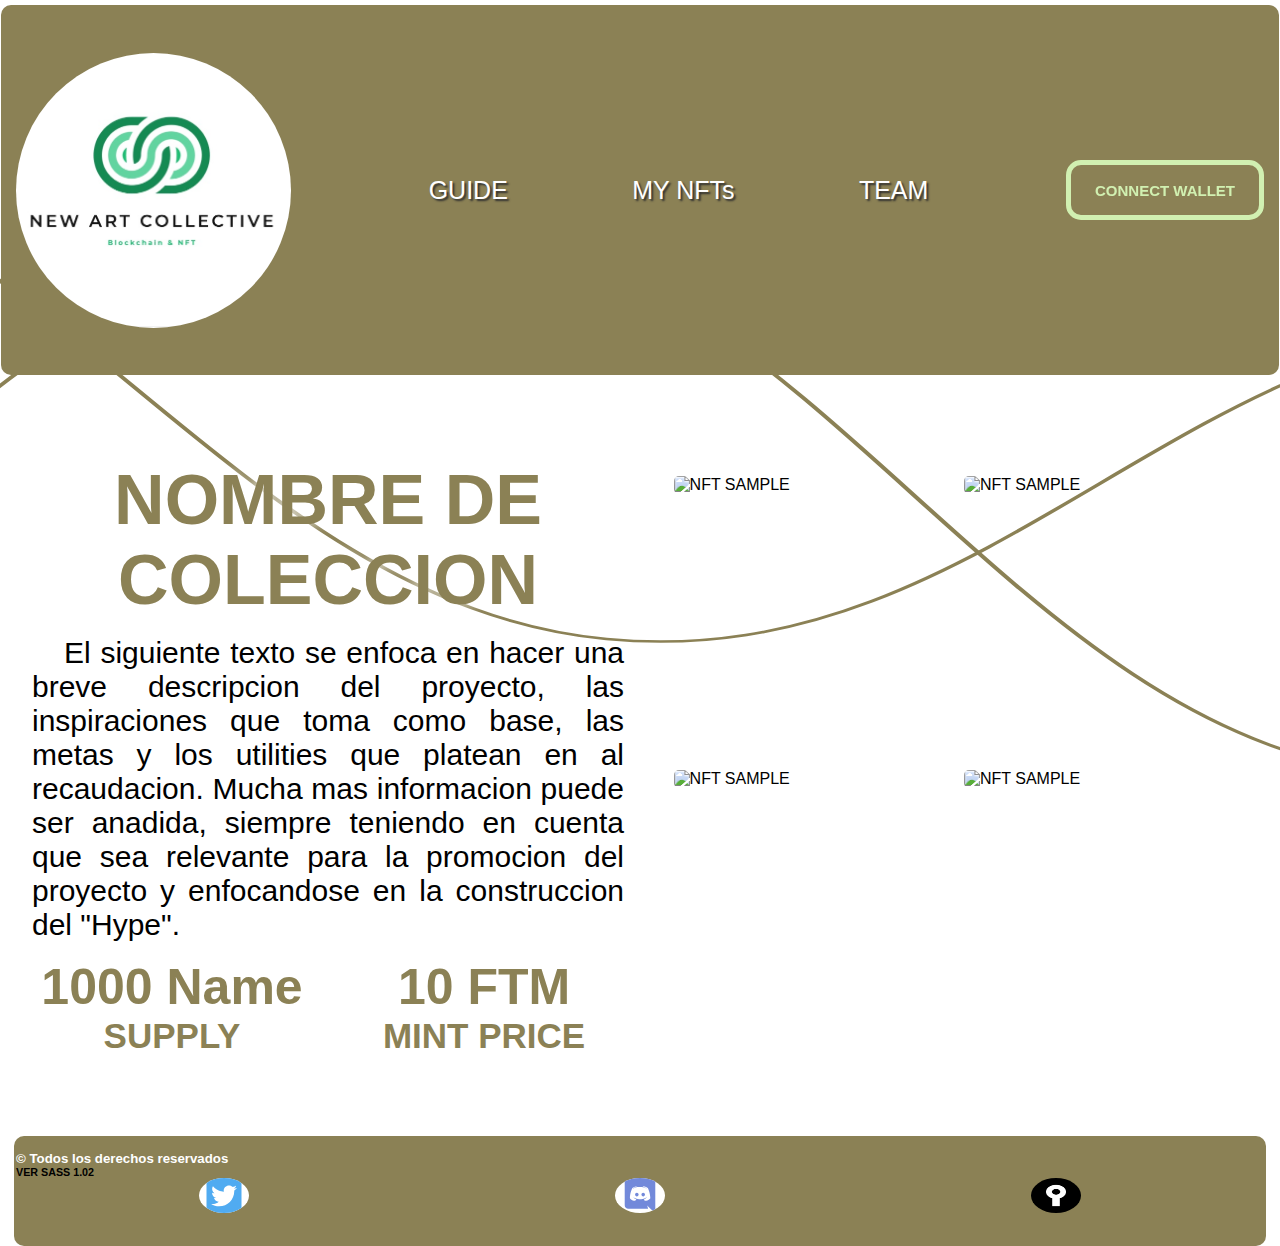
==== commit ec4e4865: ""Version 1.02 SAAS + SEO"" ====
--- a/index.html
+++ b/index.html
@@ -6,17 +6,19 @@
   <meta http-equiv="X-UA-Compatible" content="IE=edge" />
   <meta name="viewport" content="width=device-width, initial-scale=1.0" />
   <title>PAGINA MINT-STANDAR - Inicio</title>
+  <meta name="description" content="Ejemplo de pagina web para mint de NFTs - Inicio">
+  <meta name="keywords" content="NFT, BLOCKCHAIN, DIGITAL, ART, FANTOM NETWORK">
   <link rel="stylesheet" href="https://cdn.jsdelivr.net/npm/bootstrap-icons@1.8.2/font/bootstrap-icons.css">
   <link rel="stylesheet" href="https://unpkg.com/jam-icons/css/jam.min.css">
-  <link href="https://cdn.jsdelivr.net/npm/bootstrap@5.1.3/dist/css/bootstrap.min.css" rel="stylesheet" integrity="sha384-1BmE4kWBq78iYhFldvKuhfTAU6auU8tT94WrHftjDbrCEXSU1oBoqyl2QvZ6jIW3" crossorigin="anonymous">
+  <link href="https://cdn.jsdelivr.net/npm/bootstrap@5.1.3/dist/css/bootstrap.min.css" rel="stylesheet"
+    integrity="sha384-1BmE4kWBq78iYhFldvKuhfTAU6auU8tT94WrHftjDbrCEXSU1oBoqyl2QvZ6jIW3" crossorigin="anonymous">
 
   <link rel="stylesheet" href="./css/estilos.css">
 </head>
 
 <body class="cuerpo">
   <header class="encabezado">
-    <a href="index.html" class="logo"><img src="./imagenes/Logo_placeholder.jpg" alt="logo" class="logo__img"
-        width="200px" height="200px" /></a>
+    <a href="index.html" class="logo"></a>
     <ul class="nav" id="lateral">
       <li><a href="PAGES/GUIDE.HTML">GUIDE</a></li>
       <li><a href="PAGES/MYNFTS.HTML">MY NFTs</a></li>
@@ -36,13 +38,10 @@
     <section class="mainGrid">
       <h2 class="infoProducto__titulo">NOMBRE DE COLECCION</h2>
       <p class="infoProducto__desc">
-        Lorem, ipsum dolor sit amet consectetur adipisicing elit. Odit dolorem
-        in veritatis pariatur nulla itaque, minima excepturi, veniam vero
-        beatae enim natus recusandae reiciendis. Doloribus eum laboriosam
-        mollitia natus. Iste! Lorem ipsum dolor sit amet consectetur
-        adipisicing elit. Maxime alias minima autem incidunt itaque! Dolores
-        eos sunt quis in et, esse dolorem, quas nulla, voluptatem quae iste
-        enim nesciunt illum.
+        El siguiente texto se enfoca en hacer una breve descripcion del proyecto, las inspiraciones que toma como base,
+        las metas y los utilities que platean en al recaudacion.
+        Mucha mas informacion puede ser anadida, siempre teniendo en cuenta que sea relevante para la promocion del
+        proyecto y enfocandose en la construccion del "Hype".
       </p>
       <div class="supply">
         <h3>1000 Name</h3>
@@ -66,10 +65,8 @@
     </div>
     <div class="row row__wl ">
       <div class="col-lg-6 col-xs-12">
-        <h3>Apply for WHITELIST</h3>
-        <p>Lorem ipsum, dolor sit amet consectetur adipisicing elit. Suscipit reprehenderit itaque rerum possimus
-          facilis. Officia odio, esse accusamus quisquam nobis optio quasi doloribus repellendus soluta earum eveniet
-          corrupti in possimus!</p>
+        <h3>Formulario para WHITELIST</h3>
+        <p>En caso de querer realizar un proceso de Whitelisting, se ha creado este formulariuo para la recaudacion de informacion. Se ha colocado, la direccion de la wallet que realizara la compra, asi como otros campos como el twitter y el discord. Con la finalidad de vincular esta campana a eventos en redes sociales.</p>
 
       </div>
       <form class="row gy-2 gx-3 align-items-center col-lg-6 col-xs-12">
@@ -115,7 +112,7 @@
   </div>
   <footer class="row piepag">
     <h5 class="col-md-6">© Todos los derechos reservados</h5>
-    <h6 class="col-md-4">VER 1.05</h6>
+    <h6 class="col-md-4">VER SASS 1.02</h6>
     <div class="redes col-md-2">
       <a class="redes_links" href="https://twitter.com">
         <img src="./imagenes/twitter-logo-svg-vector.svg" alt="TWITTER" width="50PX" height="50PX" />
--- a/css/estilos.css
+++ b/css/estilos.css
@@ -50,6 +50,11 @@
 }
 
 /* ----- */
+.center-content {
+  display: flex;
+  justify-content: center;
+}
+
 .cuerpo {
   display: flex;
   flex-direction: column;
@@ -64,7 +69,7 @@
 
 .encabezado {
   background-color: var(--bs-oliva);
-  height: 200px;
+  height: 300px;
   display: flex;
   flex-direction: row;
   justify-content: space-between;
@@ -76,14 +81,36 @@
 }
 
 .logo {
-  height: 100%;
+  height: 100px;
+  width: 100px;
+  background-image: url(../imagenes/Logo_placeholder2.jpg);
+  background-color: white;
+  background-size: 100%;
+  background-position: center;
+  background-repeat: no-repeat;
+  border-radius: 50%;
 }
 
 .logo__img {
-  width: 100%;
-  height: 100%;
-  padding: 0 1rem;
-  border-radius: 25%;
+  height: 300px;
+  border-radius: 50%;
+}
+
+@media screen and (min-width: 469px) {
+  .logo {
+    height: 175px;
+    width: 175px;
+  }
+}
+
+@media screen and (min-width: 769px) {
+  .logo {
+    height: 275px;
+    width: 275px;
+    background-image: url(../imagenes/Logo_placeholder.jpg);
+    background-size: 115%;
+    background-position: bottom;
+  }
 }
 
 .nav {
@@ -185,10 +212,20 @@
   height: min-content;
 }
 
-.piepag img {
+.redes img {
   height: 35px;
   background-color: white;
   border-radius: 50%;
+}
+
+.discord_buttom, .discord_buttom--teamCard {
+  text-decoration: none;
+  padding: 0.5rem;
+  border-radius: 50%;
+  color: white;
+  background-color: #404eed;
+  text-shadow: none;
+  font-size: 15px;
 }
 
 /* ----- */
@@ -211,20 +248,6 @@
  "supply price muestraNft";
 }
 
-.infoProducto__titulo {
-  grid-area: infoProducto__titulo;
-  text-align: center;
-}
-
-.infoProducto__desc {
-  grid-area: infoProducto__desc;
-  padding: 1rem;
-}
-
-.infoProducto__desc--connected {
-  display: none;
-}
-
 .infoProducto {
   grid-area: infoProducto;
   display: flex;
@@ -233,6 +256,20 @@
   padding: 2rem;
   height: 100%;
   text-shadow: 3px 2px 2px #d1f0b1;
+}
+
+.infoProducto__titulo {
+  grid-area: infoProducto__titulo;
+  text-align: center;
+}
+
+.infoProducto__desc {
+  grid-area: infoProducto__desc;
+  padding: 1rem;
+}
+
+.infoProducto__desc--connected {
+  display: none;
 }
 
 .infoProducto h2 {
@@ -282,17 +319,17 @@
   }
 }
 
-.btn-close--WL {
-  text-align: end;
-  font-size: 15px;
-}
-
 .btn-close {
   padding: 0.5rem;
   background-color: white;
   border-radius: 50%;
 }
 
+.btn-close--WL {
+  text-align: end;
+  font-size: 15px;
+}
+
 .price {
   grid-area: price;
   text-align: center;
@@ -300,6 +337,12 @@
 }
 
 /* ----- */
+:root {
+  --bg: white;
+  --color: rgba(139, 129, 85, 1);
+  --font: "Gill Sans", "Gill Sans MT", Calibri, "Trebuchet MS", sans-serif;
+}
+
 .mainGrid--connected {
   width: 100%;
   display: grid;
@@ -325,6 +368,10 @@
   flex-direction: column;
 }
 
+.barra h4 {
+  padding: 1rem;
+}
+
 .progress {
   background: rgba(255, 255, 255, 0.1);
   justify-self: center;
@@ -338,10 +385,6 @@
   border: solid 5px #2f2f2f;
 }
 
-.barra h4 {
-  padding: 1rem;
-}
-
 .progress-value {
   animation: load 3s normal forwards;
   border-radius: 110px;
@@ -361,21 +404,11 @@
 }
 
 /* /BARRA */
-/* MINT BUTTOM /
-rgba(139, 129, 85,1) PRIMARIO
-    rgba(209, 240, 177,1) SECUNDARIO
-    rgba(47, 47, 47,1) HIHGLIGHTS*/
-mint {
+.mint {
   grid-area: mint-buttom;
   display: flex;
   justify-content: center;
   align-items: flex-end;
-}
-
-:root {
-  --bg: white;
-  --color: rgba(139, 129, 85, 1);
-  --font: "Gill Sans", "Gill Sans MT", Calibri, "Trebuchet MS", sans-serif;
 }
 
 .wrapper {
@@ -399,8 +432,7 @@
   font-size: 50px;
 }
 
-.button:before,
-.button:after {
+.button:before, .button:after {
   width: 4.4em;
   height: 2.95em;
   position: absolute;
@@ -411,21 +443,22 @@
   transition: transform 1s ease;
   transform: scale(0);
   z-index: -1;
+  text-decoration: none;
 }
 
 .button:before {
   top: -25%;
-  left: 20%;
+  left: 35%;
 }
 
 .button:after {
   bottom: -25%;
-  right: 20%;
-}
-
-.button:hover:before,
-.button:hover:after {
+  right: 35%;
+}
+
+.button:hover:before, .button:hover:after {
   transform: none;
+  color: white;
 }
 
 /* ----- */
@@ -452,13 +485,6 @@
   text-align: end;
   padding: 2rem;
   font-size: 30px;
-}
-
-.faqAccordion {
-  display: flex;
-  flex-direction: column;
-  align-items: center;
-  border: unset;
 }
 
 .accordion-button {
@@ -469,15 +495,6 @@
   color: var(--bs-oliva-hl);
 }
 
-.accordion-collapse p {
-  font-size: 25px;
-}
-
-.faqAccordion__Item {
-  background-color: rgba(255, 255, 255, 0.5);
-  width: 720px;
-}
-
 .accordion-button:not(.collapsed) {
   color: white;
   text-shadow: 0 0 10px var(--bs-oliva-hl);
@@ -485,7 +502,19 @@
   box-shadow: inset 0 -1px 0 rgba(0, 0, 0, 0.125);
 }
 
+.accordion-collapse p {
+  font-size: 25px;
+}
+
+.faqAccordion {
+  display: flex;
+  flex-direction: column;
+  align-items: center;
+  border: unset;
+}
+
 .faqAccordion__Item {
+  background-color: rgba(255, 255, 255, 0.5);
   width: 85vw;
 }
 
@@ -499,11 +528,6 @@
  "NFT4 NFT5 NFT6 . ";
 }
 
-.wrapper {
-  display: flex;
-  justify-content: center;
-}
-
 .mainGrid_myNfts div {
   display: flex;
   flex-direction: column;
@@ -517,28 +541,44 @@
   width: 90%;
 }
 
-.NFT--1 {
-  grid-area: NFT1;
-}
-
-.NFT--2 {
-  grid-area: NFT2;
-}
-
-.NFT--3 {
-  grid-area: NFT3;
-}
-
-.NFT--4 {
-  grid-area: NFT4;
-}
-
-.NFT--5 {
-  grid-area: NFT5;
-}
-
-.NFT--6 {
-  grid-area: NFT6;
+.NFT--integrante1 {
+  grid-area: integrante1;
+}
+
+.NFT--integrante2 {
+  grid-area: integrante2;
+}
+
+.NFT--integrante3 {
+  grid-area: integrante3;
+}
+
+.NFT--integrante4 {
+  grid-area: integrante4;
+}
+
+.NFT--integrante5 {
+  grid-area: integrante5;
+}
+
+.NFT--integrante6 {
+  grid-area: integrante6;
+}
+
+.NFT--integrante7 {
+  grid-area: integrante7;
+}
+
+.NFT--integrante8 {
+  grid-area: integrante8;
+}
+
+.NFT--integrante9 {
+  grid-area: integrante9;
+}
+
+.NFT--integrante10 {
+  grid-area: integrante10;
 }
 
 .rareza {
@@ -561,8 +601,7 @@
   font-size: 20px;
 }
 
-.button--ordenar:before,
-.button--ordenar:after {
+.button--ordenar:before, .button--ordenar:after {
   width: 4.4em;
   height: 2.95em;
   position: absolute;
@@ -585,80 +624,130 @@
   right: 20%;
 }
 
-.button--ordenar:hover:before,
-.button--ordenar:hover:after {
+.button--ordenar:hover:before, .button--ordenar:hover:after {
   transform: none;
 }
 
 /* ----- */
 .mainTeam {
-  display: grid;
+  display: flex;
+  flex-direction: column;
+  min-height: 75vh;
+}
+
+.mainTeam__titulo {
+  padding: 0.5rem 0;
+  display: flex;
+  justify-content: center;
+  text-align: center;
+}
+
+.mainTeam__section {
+  padding: 0.25rem 0;
+  display: flex;
+  justify-content: center;
+}
+
+.teamCard {
+  position: relative;
+  height: 375px;
+  width: 250px;
+  color: white;
+  text-shadow: 0 0 2px var(--bs-oliva-hl);
+  background: url(../imagenes/PP_placeholder.jpg) center no-repeat;
+  background-size: contain;
+  background-size: 115%;
+  background-position: top;
+  border-radius: 50px;
+  overflow: hidden;
+  margin: 1rem;
+}
+
+.teamCard__content {
+  position: absolute;
+  left: 0;
+  bottom: 0;
   width: 100%;
-  row-gap: 1rem;
-  grid-template-columns: 1fr 1fr;
-  grid-template-rows: 1fr 1fr;
-  grid-template-areas: "integrante1 integrante2"- "integrante3 .";
-}
-
-.mainTeam__integrante1 {
-  grid-area: integrante1;
-}
-
-.mainTeam__integrante2 {
-  grid-area: integrante2;
-}
-
-.mainTeam__integrante3 {
-  grid-area: integrante3;
-}
-
-.teamProfile {
-  width: 580px;
-  justify-self: center;
-  display: grid;
-  grid-template-columns: 2fr 1fr;
-  grid-template-rows: max-content max-content max-content;
-  grid-template-areas: ". role"- "desc PP"- "redes name";
-}
-
-.teamProfile__role {
-  grid-area: role;
-  justify-self: end;
-}
-
-.teamProfile__PP {
-  grid-area: PP;
-  height: fit-content;
-  justify-self: center;
-  align-self: center;
-  padding: 5px;
+  padding: 20px;
+  background-color: var(--bs-oliva);
+  border-top-left-radius: px;
+  transform: translateY(10px);
+  transition: transform 5.25s ease-in-out;
+}
+
+.teamCard__content::before {
+  content: "";
+  position: absolute;
+  top: -47px;
+  right: -45px;
+  width: 100px;
+  height: 100px;
+  transform: rotate(-175deg);
   border-radius: 50%;
-}
-
-.teamProfile__name {
-  grid-area: name;
-  text-align: center;
-}
-
-.teamProfile__desc {
-  grid-area: desc;
-  padding: 1.5rem;
-}
-
-.teamProfile__redes {
-  grid-area: redes;
-  display: flex;
-  justify-content: center;
-  align-items: flex-end;
-}
-
-.teamProfile__redes img {
-  height: 35px;
-  padding: 15px;
-  background-color: white;
+  box-shadow: inset 48px 48px var(--bs-oliva);
+}
+
+.teamCard__title {
+  color: var(--bs-oliva-seconday);
+  line-height: 25px;
+}
+
+.teamCard__subtitle {
+  display: block;
+  font-size: 25px;
+}
+
+.teamCard__description {
+  display: none;
+  font-size: 18px;
+  opacity: 0;
+  transform: opacity 5s;
+  transition: linear 5s ease-in-out;
+}
+
+.teamCard:hover .teamCard__content {
+  transform: translateY(0) 5s;
+}
+
+.teamCard:hover .teamCard__description {
+  display: block;
+  opacity: 1;
+  transition-delay: 5s;
+}
+
+@media screen and (min-width: 769px) {
+  .teamCard {
+    height: 495px;
+    width: 330px;
+    background-size: cover;
+  }
+  .teamCard__title {
+    color: var(--bs-oliva-seconday);
+    line-height: 45px;
+  }
+  .teamCard__subtitle {
+    display: block;
+    font-size: 30px;
+  }
+  .teamCard__description {
+    display: none;
+    font-size: 25px;
+    opacity: 0;
+    transform: opacity 5s;
+    transition: linear 5s ease-in-out;
+  }
+}
+
+@media screen and (min-width: 1199px) {
+  .teamCard {
+    height: 675px;
+    width: 450px;
+  }
+}
+
+.discord_buttom--teamCard {
+  padding: 0.5rem;
+  font-size: 25px;
 }
 
 /* ----- */
@@ -775,10 +864,6 @@
 @media screen and (max-width: 769px) {
   h2 {
     font-size: 40px;
-  }
-  .logo {
-    height: 85%;
-    border-radius: 10px;
   }
   .button-28 {
     width: min-content;
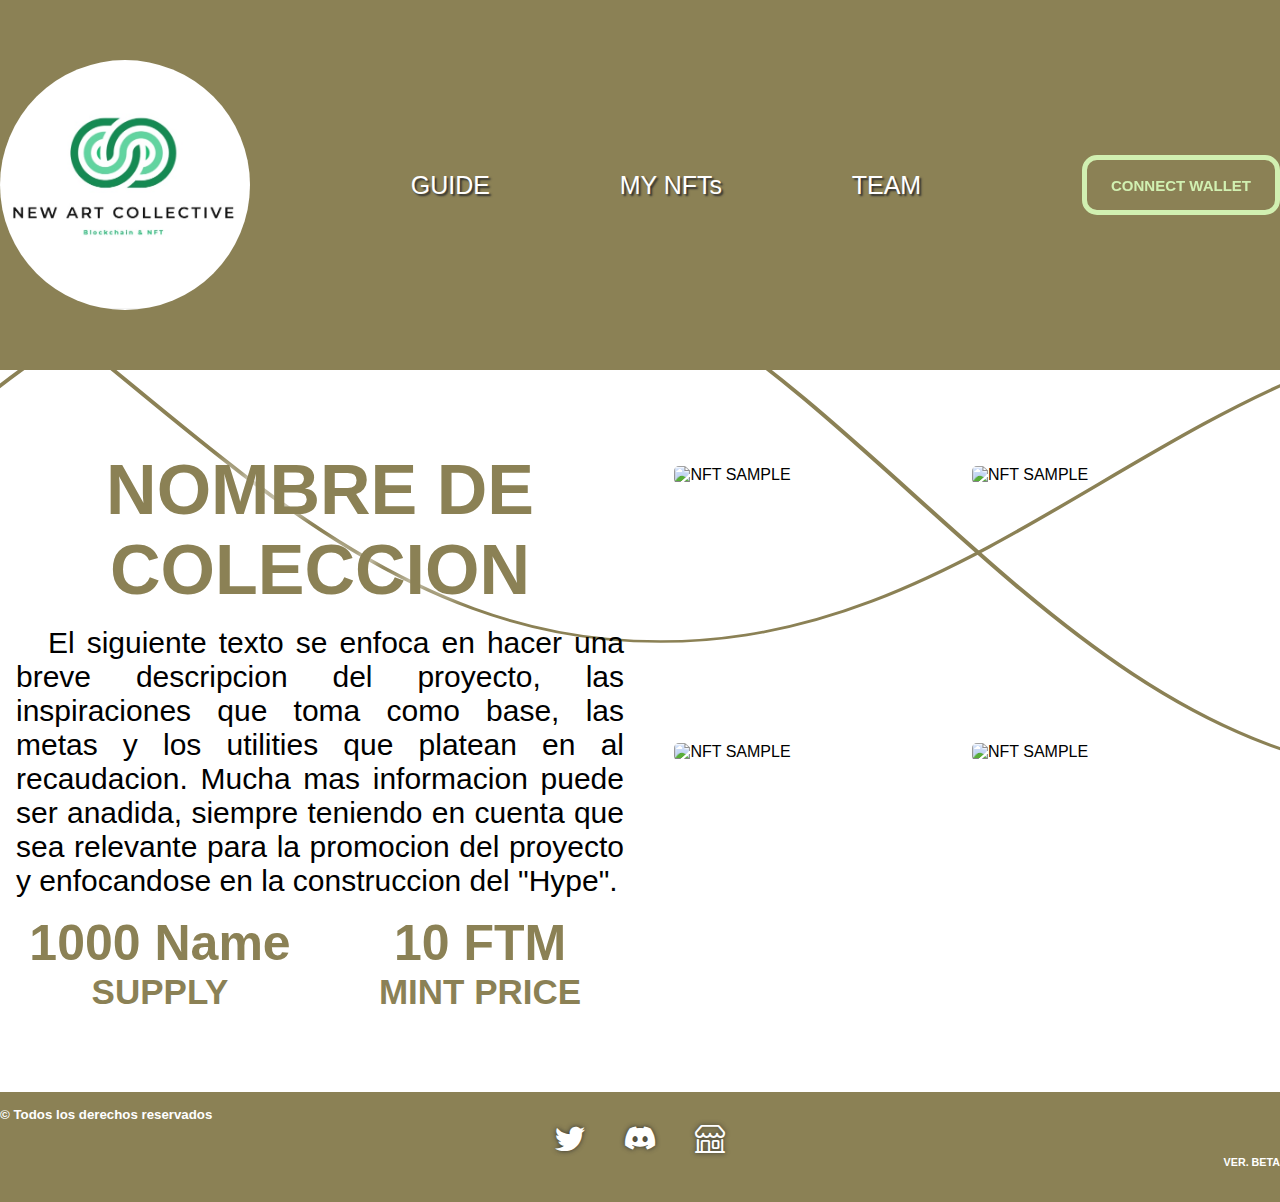
==== commit f83ba5c0: "Version Final Beta" ====
--- a/index.html
+++ b/index.html
@@ -60,15 +60,18 @@
     </section>
   </main>
   <div class="container-md container--wl" id="cerrarOferta">
-    <div class="btn-close--WL"> <button type="button" class="btn-close" data-bs-toggle="collapse"
+    <div class="btn-close--WL position-absolute"> <button type="button" class="btn-close" data-bs-toggle="collapse"
         data-bs-target="#cerrarOferta" aria-expanded="false" aria-controls="cerrarOferta" aria-label="Close"></button>
     </div>
+    <h3 class="text-center">FORMULARIO WHITELIST</h3>
     <div class="row row__wl ">
       <div class="col-lg-6 col-xs-12">
-        <h3>Formulario para WHITELIST</h3>
-        <p>En caso de querer realizar un proceso de Whitelisting, se ha creado este formulariuo para la recaudacion de informacion. Se ha colocado, la direccion de la wallet que realizara la compra, asi como otros campos como el twitter y el discord. Con la finalidad de vincular esta campana a eventos en redes sociales.</p>
+        <p>En caso de querer realizar un proceso de Whitelisting, se ha creado este formulariuo para la recaudacion de
+          informacion. Se ha colocado, la direccion de la wallet que realizara la compra, asi como otros campos como el
+          twitter y el discord. Con la finalidad de vincular esta campana a eventos en redes sociales.</p>
 
       </div>
+
       <form class="row gy-2 gx-3 align-items-center col-lg-6 col-xs-12">
         <div class="input-group w-50">
           <span class="input-group-text" id="basic-addon1">
@@ -86,7 +89,7 @@
           <label class="visually-hidden" for="autoSizingInputGroup">Username</label>
           <div class="input-group">
             <div class="input-group-text"><i class="bi bi-twitter"></i></div>
-            <input type="text" class="form-control" id="autoSizingInputGroup" placeholder="Username">
+            <input type="text" class="form-control" id="autoSizingInputGroup" placeholder="@Username">
           </div>
         </div>
         <div class="input-group w-50">
@@ -106,23 +109,22 @@
           <button type="submit" class="btn btn-primary">Submit</button>
         </div>
       </form>
+
     </div>
-    <!-- <div class="oferta"> PRESALE 20% OFF AND EARLY MINT</div>
- </div> -->
   </div>
   <footer class="row piepag">
     <h5 class="col-md-6">© Todos los derechos reservados</h5>
-    <h6 class="col-md-4">VER SASS 1.02</h6>
     <div class="redes col-md-2">
-      <a class="redes_links" href="https://twitter.com">
-        <img src="./imagenes/twitter-logo-svg-vector.svg" alt="TWITTER" width="50PX" height="50PX" />
-        <a href=https://discord.com/">
-          <img src="./imagenes/svgDISCORD_LOGO.svg" alt="DISCORD" width="50PX" height="50PX" />
+      <a class="redes_links" href="https://twitter.com" target="_blank">
+        <i class="bi bi-twitter"></i>
+        <a href=https://discord.com/" target="_blank">
+          <i class="bi bi-discord"></i>
         </a>
-        <a href="https://https://nftkey.app/">
-          <img src="./imagenes/nftkey_LOGO.png" alt="nftkey_LOGO" width="50PX" height="50PX" />
+        <a href="https://https://nftkey.app/" target="_blank">
+          <i class="bi bi-shop"></i>
         </a>
     </div>
+    <h6 class="col-md-4 ver">VER. BETA</h6>
   </footer>
 
 </body>
--- a/css/estilos.css
+++ b/css/estilos.css
@@ -75,14 +75,12 @@
   justify-content: space-between;
   align-items: center;
   padding: 35px 15px;
-  margin: 5px;
-  border-radius: 10px;
-  width: 100%;
+  width: 100vw;
 }
 
 .logo {
-  height: 100px;
-  width: 100px;
+  height: 50px;
+  width: 50px;
   background-image: url(../imagenes/Logo_placeholder2.jpg);
   background-color: white;
   background-size: 100%;
@@ -98,15 +96,15 @@
 
 @media screen and (min-width: 469px) {
   .logo {
-    height: 175px;
-    width: 175px;
+    height: 125px;
+    width: 125px;
   }
 }
 
 @media screen and (min-width: 769px) {
   .logo {
-    height: 275px;
-    width: 275px;
+    height: 250px;
+    width: 250px;
     background-image: url(../imagenes/Logo_placeholder.jpg);
     background-size: 115%;
     background-position: bottom;
@@ -193,16 +191,15 @@
   background-color: var(--bs-oliva);
   flex-direction: row;
   padding: 15px 2px;
-  margin: 0 10px;
-  border-radius: 10px;
   height: 80px;
-  width: 100%;
+  width: 100vw;
+  margin: 0;
 }
 
 .redes {
   display: flex;
   flex-direction: row;
-  justify-content: space-around;
+  justify-content: center;
   align-items: space-around;
 }
 
@@ -212,10 +209,17 @@
   height: min-content;
 }
 
-.redes img {
-  height: 35px;
-  background-color: white;
-  border-radius: 50%;
+.redes a {
+  text-decoration: none;
+  color: white;
+  font-size: 30px;
+  text-shadow: 0 0 5px var(--bs-oliva-hl);
+  padding: 0 20px;
+}
+
+.ver {
+  color: white;
+  text-align: end;
 }
 
 .discord_buttom, .discord_buttom--teamCard {
@@ -235,7 +239,7 @@
 }
 
 .mainGrid {
-  width: 100%;
+  width: 100vw;
   max-width: 1650px;
   padding: 5rem 0;
   display: grid;
@@ -303,19 +307,26 @@
 }
 
 .container--wl {
-  padding: 1rem 0.5rem;
+  padding: 0.5rem 2rem;
   position: fixed;
   background-color: rgba(209, 240, 177, 0.8);
   top: 200px;
   border-radius: 50px;
   border: solid 5px var(--bs-oliva-hl);
   transform: scale(0);
-  animation: appear 0.3s ease-in 1.5s forwards;
+  animation: appear 0.5s ease-in 1.5s forwards;
+  width: 80vw;
 }
 
 @keyframes appear {
   100% {
     transform: scale(1);
+  }
+}
+
+@media screen and (max-width: 1200px) {
+  .container--wl {
+    top: 50px;
   }
 }
 
@@ -326,7 +337,8 @@
 }
 
 .btn-close--WL {
-  text-align: end;
+  right: 12px;
+  top: 12px;
   font-size: 15px;
 }
 
@@ -862,9 +874,6 @@
 
 /*tablet*/
 @media screen and (max-width: 769px) {
-  h2 {
-    font-size: 40px;
-  }
   .button-28 {
     width: min-content;
     font-size: 14px;
